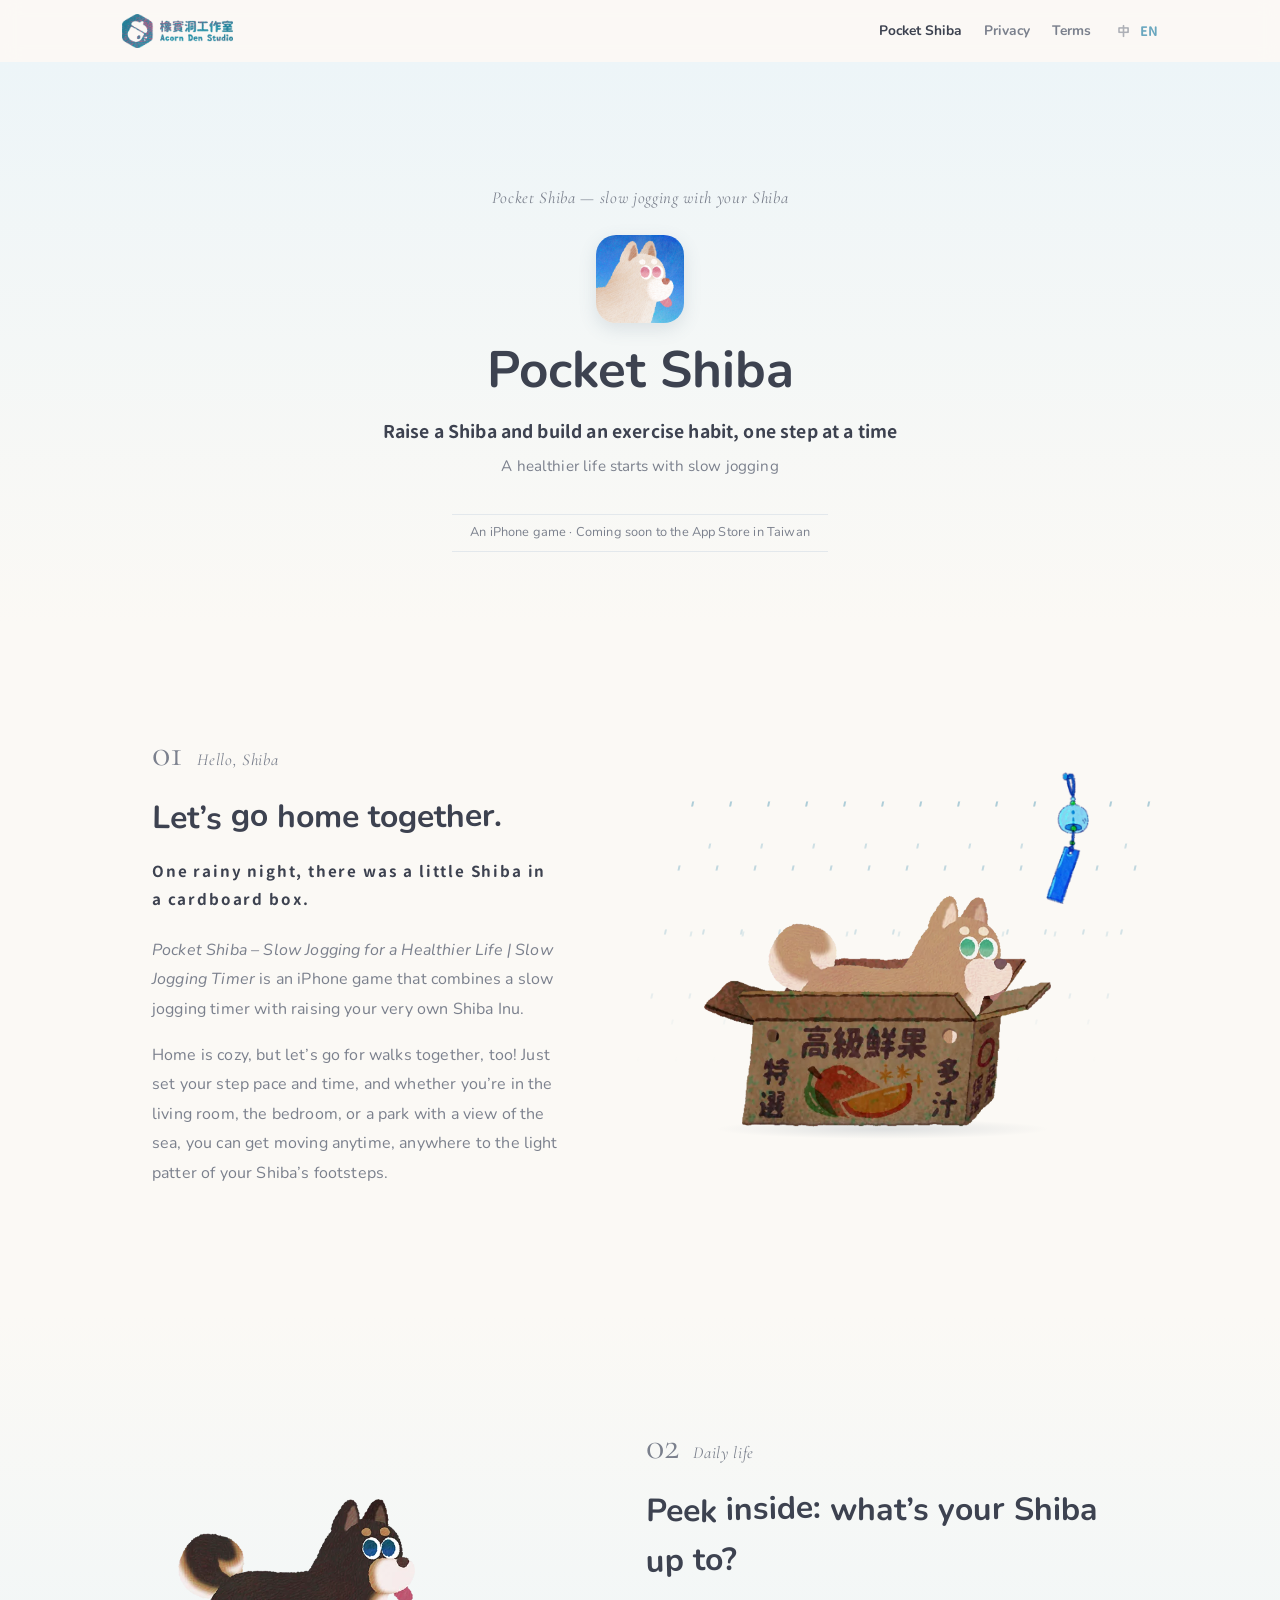
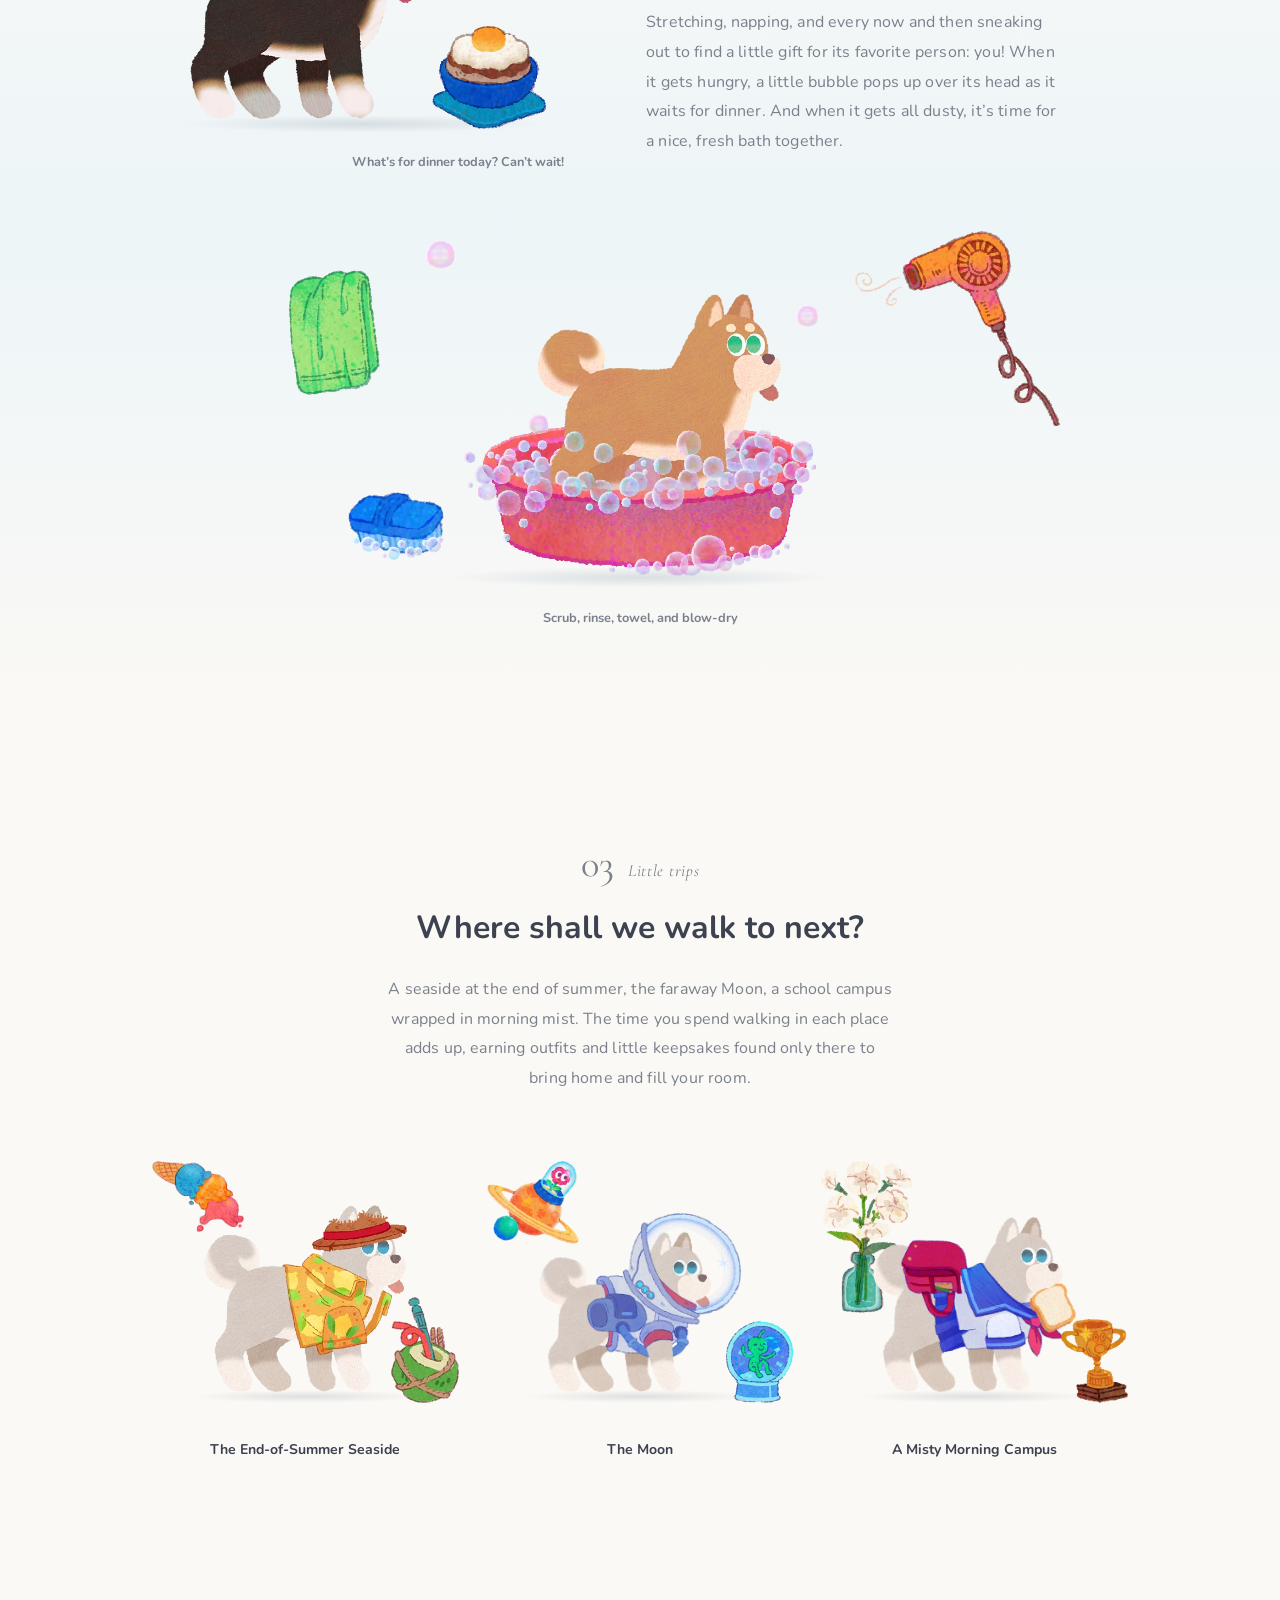
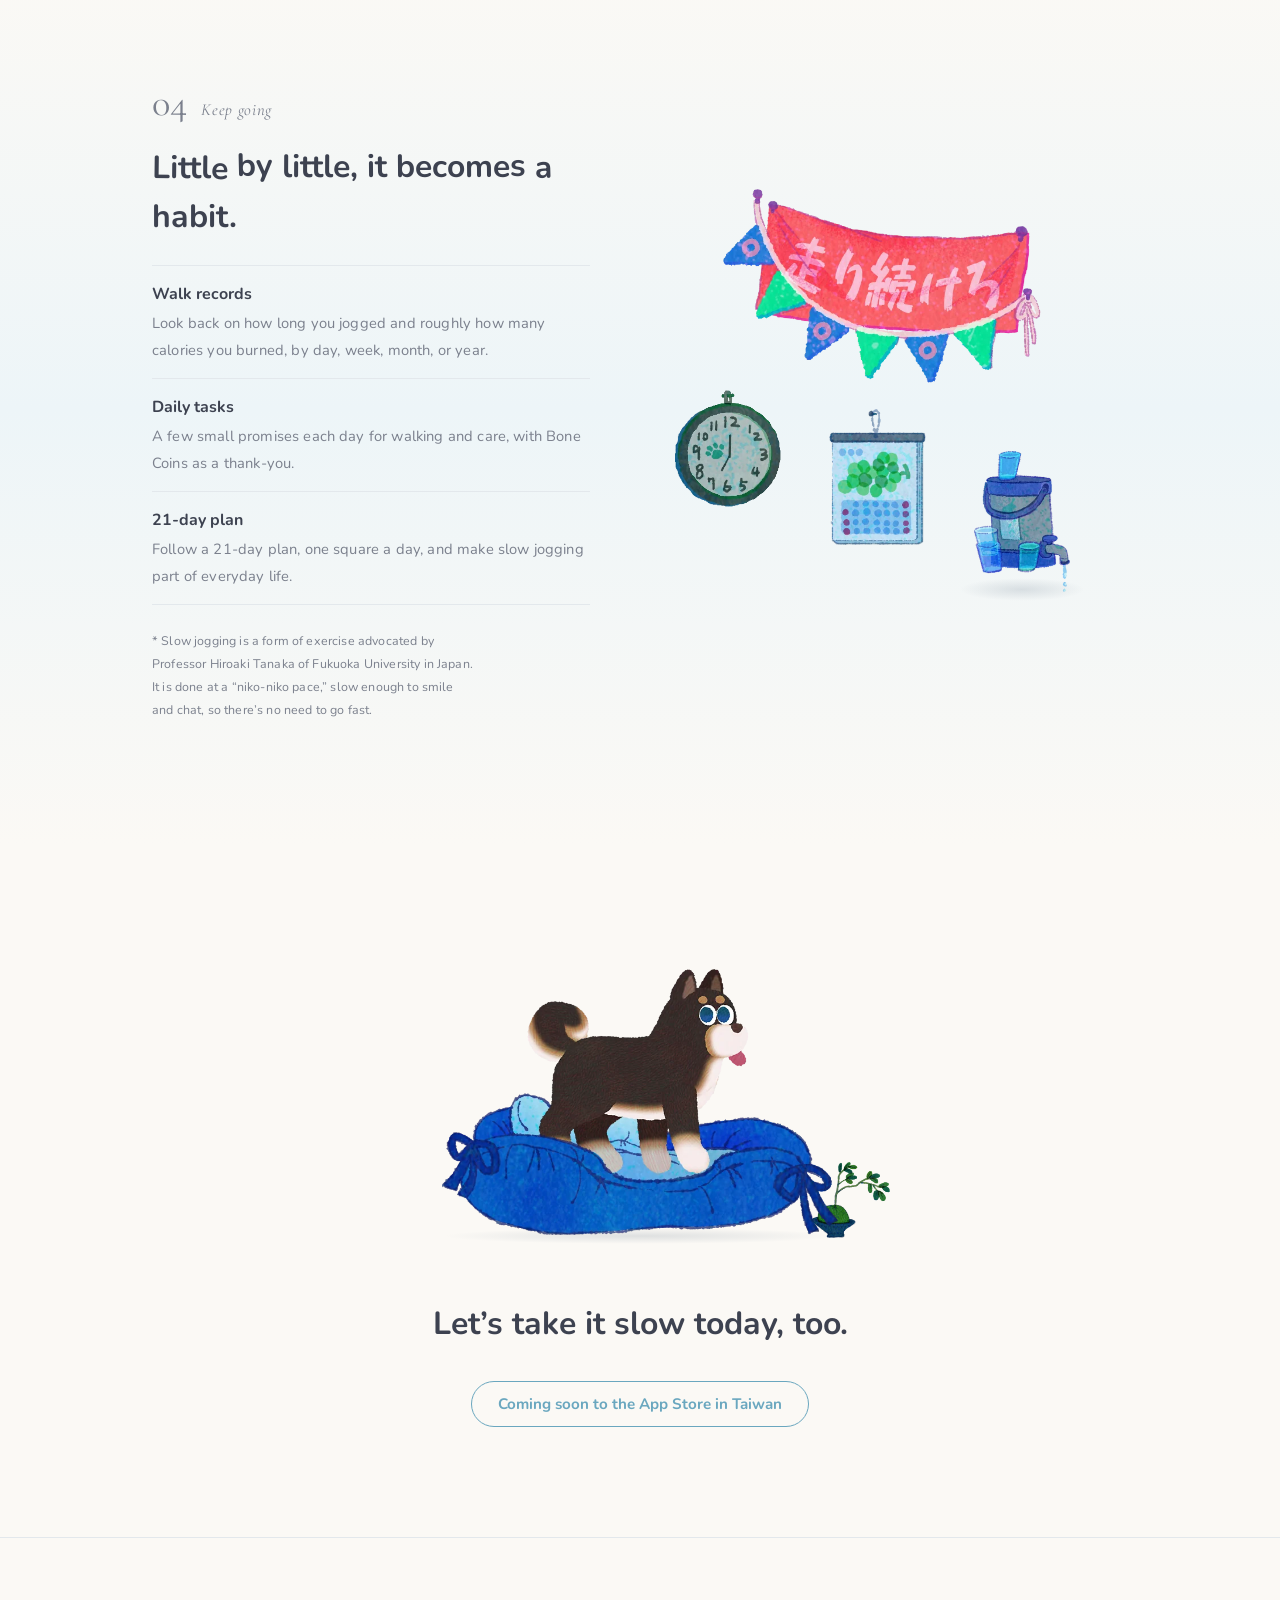
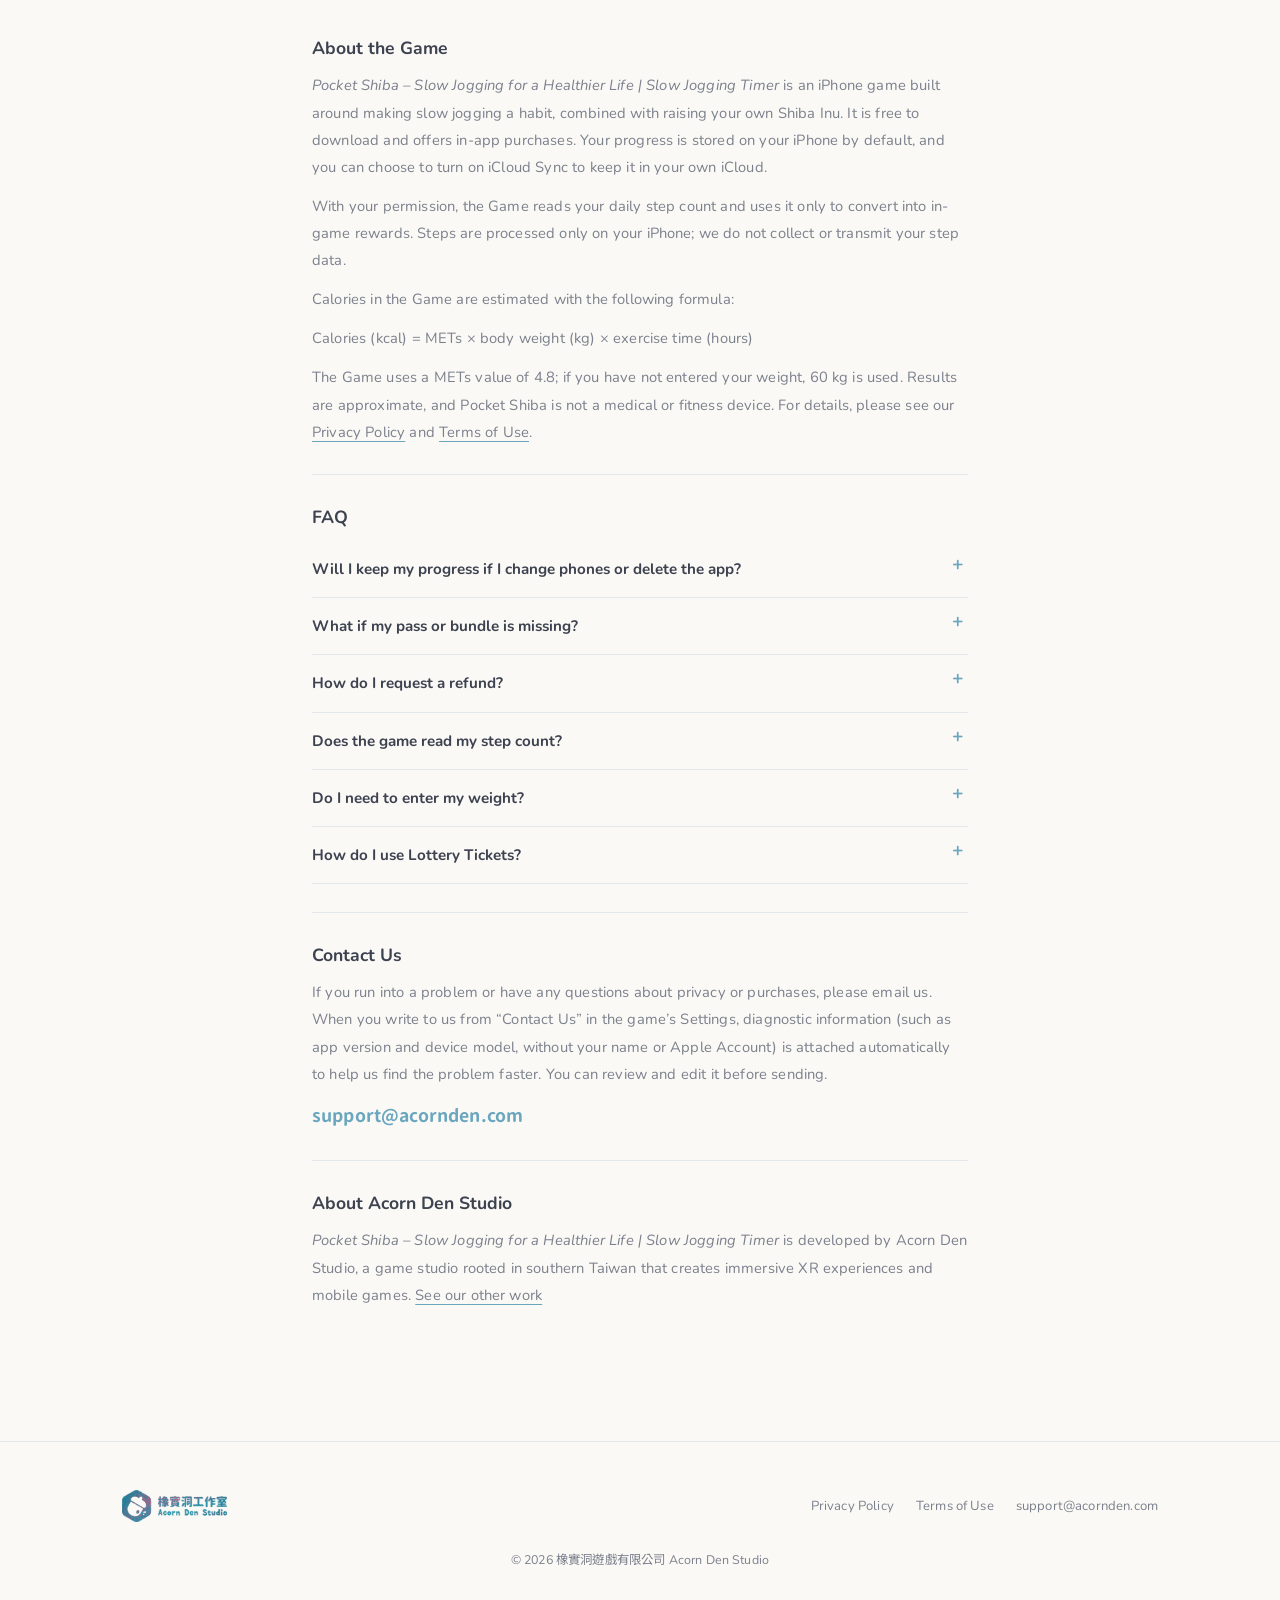
==== pocketshiba/index.html @ 2e2f6f33 "新增口袋柴犬的網站、隱私權政策之類的" ====
<!DOCTYPE html>
<html lang="zh-Hant" data-title-zh="口袋柴犬 Pocket Shiba｜以超慢跑開始的健康生活" data-title-en="Pocket Shiba | Slow Jogging for a Healthier Life">
<head>
<meta charset="UTF-8">
<meta name="viewport" content="width=device-width, initial-scale=1.0">
<title>口袋柴犬 Pocket Shiba｜以超慢跑開始的健康生活</title>
<meta name="description" content="口袋柴犬 Pocket Shiba：以超慢跑開始的健康生活。飼養柴犬，一步步養成運動習慣。Pocket Shiba: slow jogging for a healthier life. Raise a Shiba and build an exercise habit, one step at a time.">
<link rel="icon" type="image/png" href="../assets/favicon.png">
<link rel="apple-touch-icon" href="icon.png">
<link rel="preconnect" href="https://fonts.googleapis.com">
<link rel="preconnect" href="https://fonts.gstatic.com" crossorigin>
<link href="https://fonts.googleapis.com/css2?family=Nunito:wght@400;600;700&family=Noto+Sans+TC:wght@300;400;500&family=Cormorant+Garamond:ital,wght@1,400;1,500&display=swap" rel="stylesheet">
<link rel="stylesheet" href="style.css">
</head>
<body data-lang="zh">
<script src="lang.js"></script>

<nav>
  <div class="nav-inner">
    <a href="../" class="brand"><img src="../assets/logo_h_dark.png" alt="橡實洞工作室 Acorn Den Studio"></a>
    <div class="nav-r">
      <div class="nav-links">
        <a href="./" aria-current="page" class="hide-xs"><span class="zh">口袋柴犬</span><span class="en">Pocket Shiba</span></a>
        <a href="privacy.html"><span class="zh">隱私權政策</span><span class="en">Privacy</span></a>
        <a href="terms.html"><span class="zh">使用條款</span><span class="en">Terms</span></a>
      </div>
      <div class="lang">
        <button id="lang-zh" type="button" onclick="setLang('zh')">中</button>
        <button id="lang-en" type="button" onclick="setLang('en')">EN</button>
      </div>
    </div>
  </div>
</nav>

<main>

<header class="hero">
  <div class="wrap hero-inner">
    <p class="kicker latin">Pocket Shiba — slow jogging with your Shiba</p>
    <img class="logo" src="icon.png" alt="" width="88" height="88">
    <h1><span class="zh">口袋柴犬</span><span class="en">Pocket Shiba</span></h1>
    <p class="hero-sub"><span class="zh">飼養柴犬一步步養成運動習慣</span><span class="en">Raise a Shiba and build an exercise habit, one step at a time</span></p>
    <p class="hero-lead"><span class="zh">以超慢跑開始的健康生活</span><span class="en">A healthier life starts with slow jogging</span></p>
    <p class="hero-meta"><span class="zh">iPhone 遊戲・即將於臺灣 App Store 上架</span><span class="en">An iPhone game · Coming soon to the App Store in Taiwan</span></p>
  </div>
</header>

<!-- 01 簡介 -->
<section class="ch ch-1">
  <div class="wrap ch-grid">
    <div class="ch-text">
      <p class="ch-no"><span>01</span><span class="latin">Hello, Shiba</span></p>
      <h2><span class="zh">一起回家吧<small class="p">。</small></span><span class="en">Let’s go home together.</span></h2>
      <p class="h-sub"><span class="zh">下雨的夜裡，紙箱裡有一隻小柴犬。</span><span class="en">One rainy night, there was a little Shiba in a cardboard box.</span></p>
      <p class="zh">《口袋柴犬 Pocket Shiba - 以超慢跑開始的健康生活｜超慢跑計時器》是一款結合超慢跑計時器與柴犬養成的 iPhone 遊戲。</p>
      <p class="en"><i>Pocket Shiba – Slow Jogging for a Healthier Life | Slow Jogging Timer</i> is an iPhone game that combines a slow jogging timer with raising your very own Shiba Inu.</p>
      <p class="zh">在家好舒服呀，與狗狗一起去各種地方散步吧！只要設定好步頻與時間，無論是在客廳、臥室，還是能看得見海的公園，隨時隨地都能伴著狗狗輕快的腳步聲一起動起來。</p>
      <p class="en">Home is cozy, but let’s go for walks together, too! Just set your step pace and time, and whether you’re in the living room, the bedroom, or a park with a view of the sea, you can get moving anytime, anywhere to the light patter of your Shiba’s footsteps.</p>
    </div>
    <div class="scene scene-1" aria-hidden="true">
      <span class="rain"></span>
      <img class="obj o-chime" src="img/wind-chime.webp" alt="" width="98" height="300" loading="lazy">
      <div class="obj o-box">
        <img class="bx bx-back" src="img/box-back.webp" alt="" width="551" height="390">
        <img class="bx bx-dog" src="img/box-dog.webp" alt="" width="551" height="390">
        <img class="bx bx-front" src="img/box-front.webp" alt="" width="551" height="390">
      </div>
      <span class="floor f-box"></span>
    </div>
  </div>
</section>

<!-- 02 日常 -->
<section class="ch ch-2">
  <div class="wrap ch-grid rev">
    <div class="ch-text">
      <p class="ch-no"><span>02</span><span class="latin">Daily life</span></p>
      <h2><span class="zh"><span class="line">偷看一下<small class="p">，</small></span><span class="line l2"><em class="key">柴犬</em>在家裡做什麼呢<small class="p">？</small></span></span><span class="en">Peek inside: what’s your Shiba up to?</span></h2>
      <p class="zh">伸伸懶腰、睡睡午覺，偶爾偷溜出去撿禮物，送給最喜歡的你！肚子餓的時候，頭上會冒出小小的泡泡，眼巴巴地等著開飯；玩得灰撲撲的，就一起洗個香香的澡吧。</p>
      <p class="en">Stretching, napping, and every now and then sneaking out to find a little gift for its favorite person: you! When it gets hungry, a little bubble pops up over its head as it waits for dinner. And when it gets all dusty, it’s time for a nice, fresh bath together.</p>
    </div>
    <div class="scene scene-2" aria-hidden="true">
      <img class="obj o-dog" src="img/dog-black.webp" alt="" width="389" height="362" loading="lazy">
      <img class="obj o-bowl" src="img/bowl-rice.webp" alt="" width="210" height="190" loading="lazy">
      <span class="floor f-dog"></span>
      <p class="cap c-dog"><span class="zh">今天吃什麼呢？好期待！</span><span class="en">What’s for dinner today? Can’t wait!</span></p>
    </div>
  </div>
  <div class="wrap">
    <div class="scene scene-bath" aria-hidden="true">
      <img class="obj o-towel" src="img/towel.webp" alt="" width="142" height="194" loading="lazy">
      <img class="obj o-brush" src="img/brush.webp" alt="" width="150" height="104" loading="lazy">
      <img class="obj o-bub1 bub" src="img/bubble.webp" alt="" width="50" height="51" loading="lazy">
      <img class="obj o-bub2 bub" src="img/bubble.webp" alt="" width="50" height="51" loading="lazy">
      <img class="obj o-bath" src="img/bath-dog.webp" alt="" width="562" height="451" loading="lazy">
      <img class="obj o-dryer" src="img/dryer.webp" alt="" width="360" height="342" loading="lazy">
      <span class="floor f-bath"></span>
      <p class="cap c-bath"><span class="zh">刷一刷、沖一沖、擦乾、吹乾</span><span class="en">Scrub, rinse, towel, and blow-dry</span></p>
    </div>
  </div>
</section>

<!-- 03 旅行 -->
<section class="ch ch-3">
  <div class="wrap">
    <div class="ch-text center">
      <p class="ch-no"><span>03</span><span class="latin">Little trips</span></p>
      <h2 class="calm" data-speed="0.8"><span class="zh"><span class="line">這次<small class="p">，</small>要和狗狗</span><span class="line">去哪裡散步呢<small class="p">？</small></span></span><span class="en">Where shall we walk to next?</span></h2>
      <p class="zh">夏天尾聲的海邊、遙遠的月球、晨霧籠罩的清晨校園。在每個地方散步的時間都會累積起來，換到當地限定的服裝和小物，帶回家慢慢擺滿你們的房間。</p>
      <p class="en">A seaside at the end of summer, the faraway Moon, a school campus wrapped in morning mist. The time you spend walking in each place adds up, earning outfits and little keepsakes found only there to bring home and fill your room.</p>
    </div>
    <div class="trips">
      <figure class="trip">
        <div class="scene scene-trip" aria-hidden="true">
          <img class="obj t-a" src="img/icecream.webp" alt="" width="215" height="166" loading="lazy">
          <img class="obj t-dog" src="img/dog-beach.webp" alt="" width="367" height="340" loading="lazy">
          <img class="obj t-b" src="img/coconut.webp" alt="" width="103" height="163" loading="lazy">
          <span class="floor f-trip"></span>
        </div>
        <figcaption><span class="zh">夏日結束的海邊</span><span class="en">The End-of-Summer Seaside</span></figcaption>
      </figure>
      <figure class="trip">
        <div class="scene scene-trip" aria-hidden="true">
          <img class="obj t-a" src="img/saturn.webp" alt="" width="273" height="248" loading="lazy">
          <img class="obj t-dog" src="img/dog-moon.webp" alt="" width="428" height="380" loading="lazy">
          <img class="obj t-b" src="img/snowglobe.webp" alt="" width="218" height="265" loading="lazy">
          <span class="floor f-trip"></span>
        </div>
        <figcaption><span class="zh">月球</span><span class="en">The Moon</span></figcaption>
      </figure>
      <figure class="trip">
        <div class="scene scene-trip" aria-hidden="true">
          <img class="obj t-a" src="img/flowers.webp" alt="" width="157" height="260" loading="lazy">
          <img class="obj t-dog" src="img/dog-school.webp" alt="" width="480" height="417" loading="lazy">
          <img class="obj t-b" src="img/trophy.webp" alt="" width="165" height="207" loading="lazy">
          <span class="floor f-trip"></span>
        </div>
        <figcaption><span class="zh">晨霧籠罩的清晨校園</span><span class="en">A Misty Morning Campus</span></figcaption>
      </figure>
    </div>
  </div>
</section>

<!-- 04 運動 -->
<section class="ch ch-4">
  <div class="wrap ch-grid">
    <div class="ch-text">
      <p class="ch-no"><span>04</span><span class="latin">Keep going</span></p>
      <h2><span class="zh"><span class="line">一點一點<small class="p">，</small></span><span class="line l2">變成習慣<small class="p">。</small></span></span><span class="en">Little by little, it becomes a habit.</span></h2>
      <dl class="habits">
        <div><dt><span class="zh">散步紀錄</span><span class="en">Walk records</span></dt><dd><span class="zh">跑了多久、大約消耗多少卡路里，都能以日、週、月、年回頭看看。</span><span class="en">Look back on how long you jogged and roughly how many calories you burned, by day, week, month, or year.</span></dd></div>
        <div><dt><span class="zh">每日任務</span><span class="en">Daily tasks</span></dt><dd><span class="zh">每天幾個散步和照顧的小約定，完成就能收到骨頭幣當作謝禮。</span><span class="en">A few small promises each day for walking and care, with Bone Coins as a thank-you.</span></dd></div>
        <div><dt><span class="zh">21 天課程</span><span class="en">21-day plan</span></dt><dd><span class="zh">跟著 21 天的課表，一天一格，把超慢跑變成日常。</span><span class="en">Follow a 21-day plan, one square a day, and make slow jogging part of everyday life.</span></dd></div>
      </dl>
      <p class="note zh">※ 超慢跑是日本福岡大學田中宏曉教授所提倡的運動，以能笑著聊天的「微笑配速（ニコニコペース）」進行，不必跑得快。</p>
      <p class="note en">* Slow jogging is a form of exercise advocated by Professor Hiroaki Tanaka of Fukuoka University in Japan. It is done at a “niko-niko pace,” slow enough to smile and chat, so there’s no need to go fast.</p>
    </div>
    <div class="scene scene-4" aria-hidden="true">
      <img class="obj o-banner" src="img/banner-run.webp" alt="" width="543" height="331" loading="lazy">
      <img class="obj o-clock" src="img/clock.webp" alt="" width="198" height="218" loading="lazy">
      <img class="obj o-cal" src="img/fruit-calendar.webp" alt="" width="184" height="260" loading="lazy">
      <img class="obj o-bottle" src="img/bottle.webp" alt="" width="191" height="280" loading="lazy">
      <span class="floor f-bottle"></span>
    </div>
  </div>
</section>

<!-- 05 收尾 -->
<section class="ch ch-5">
  <div class="wrap center">
    <div class="scene scene-5" aria-hidden="true">
      <img class="obj o-moss" src="img/moss-ball.webp" alt="" width="300" height="291" loading="lazy">
      <img class="obj o-sofa" src="img/sofa-dog.webp" alt="" width="697" height="469" loading="lazy">
      <span class="floor f-sofa"></span>
    </div>
    <h2 class="calm"><span class="zh">今天也一起<small class="p">，</small>慢慢跑吧<small class="p">。</small></span><span class="en">Let’s take it slow today, too.</span></h2>
    <p class="cta"><span class="zh">即將於臺灣 App Store 上架</span><span class="en">Coming soon to the App Store in Taiwan</span></p>
  </div>
</section>

<section class="info" id="support">
  <div class="wrap narrow">
    <div class="info-block">
      <h2><span class="zh">使用說明</span><span class="en">About the Game</span></h2>
      <p class="zh">《口袋柴犬 Pocket Shiba - 以超慢跑開始的健康生活｜超慢跑計時器》是一款以養成超慢跑習慣為核心、結合柴犬養成玩法的 iPhone 遊戲，可免費下載，遊戲內提供 App 內購買項目。遊戲進度預設儲存在您的手機上，您也可以自行選擇是否開啟 iCloud 同步，將進度保存在您本人的 iCloud。</p>
      <p class="en"><i>Pocket Shiba – Slow Jogging for a Healthier Life | Slow Jogging Timer</i> is an iPhone game built around making slow jogging a habit, combined with raising your own Shiba Inu. It is free to download and offers in-app purchases. Your progress is stored on your iPhone by default, and you can choose to turn on iCloud Sync to keep it in your own iCloud.</p>
      <p class="zh">經您同意後，本遊戲會讀取您的每日步數，僅用於換算成遊戲獎勵，不作其他用途。步數只在您的手機上處理，我們不會蒐集，也不會傳送您的步數資訊。</p>
      <p class="en">With your permission, the Game reads your daily step count and uses it only to convert into in-game rewards. Steps are processed only on your iPhone; we do not collect or transmit your step data.</p>
      <p class="zh">遊戲中的卡路里依下列公式推估：</p>
      <p class="en">Calories in the Game are estimated with the following formula:</p>
      <p class="formula zh">消耗熱量（大卡）＝ 代謝當量（METs）× 體重（公斤）× 運動時間（小時）</p>
      <p class="formula en">Calories (kcal) = METs × body weight (kg) × exercise time (hours)</p>
      <p class="zh">本遊戲以 METs 4.8 計算；未填寫體重時，以 60 公斤估算。計算結果僅為近似值，本遊戲並非醫療或健身器材。詳細內容請參閱<a href="privacy.html">隱私權政策</a>與<a href="terms.html">使用條款</a>。</p>
      <p class="en">The Game uses a METs value of 4.8; if you have not entered your weight, 60 kg is used. Results are approximate, and Pocket Shiba is not a medical or fitness device. For details, please see our <a href="privacy.html">Privacy Policy</a> and <a href="terms.html">Terms of Use</a>.</p>
    </div>
    <div class="info-block faq">
      <h2><span class="zh">常見問題</span><span class="en">FAQ</span></h2>
      <details>
        <summary><span class="zh">更換手機或刪除 App 後，遊戲進度還會在嗎？</span><span class="en">Will I keep my progress if I change phones or delete the app?</span></summary>
        <div class="ans">
        <p class="zh">請先在遊戲的「設定」中開啟「iCloud 同步」（手機需登入 iCloud），進度就會同步一份到你本人的 iCloud，更換手機或重新安裝後都能找回。若未開啟，進度只會儲存在目前的手機上，刪除 App 後將無法復原。</p>
  <p class="en">Turn on “iCloud Sync” in the game’s Settings (your iPhone must be signed in to iCloud), and your progress will be synced to your own iCloud so you can recover it on a new phone or after reinstalling. If it is off, your progress is stored only on your current phone and cannot be recovered after the app is deleted.</p>
        </div>
      </details>
      <details>
        <summary><span class="zh">購買的通行證或禮包不見了，該怎麼辦？</span><span class="en">What if my pass or bundle is missing?</span></summary>
        <div class="ans">
        <p class="zh">請在「設定」中點選「還原購買」，即可找回地圖通行證與禮包中的限定道具。骨頭幣與消耗品使用後即消失，Apple 不提供還原，須透過 iCloud 同步保存。若仍無法找回，請來信與我們聯繫。</p>
  <p class="en">Tap “Restore Purchases” in Settings to recover map passes and exclusive items from bundles. Bone Coins and consumables are used up once spent and cannot be restored by Apple; they can only be kept through iCloud Sync. If something is still missing, please contact us.</p>
        </div>
      </details>
      <details>
        <summary><span class="zh">如何申請退款？</span><span class="en">How do I request a refund?</span></summary>
        <div class="ans">
        <p class="zh">App 內購買的付款與退款皆由 Apple 處理，我們無法直接辦理退款。申請方式如下：</p>
  <ol class="zh">
    <li>前往 Apple 的<a href="https://reportaproblem.apple.com/" target="_blank" rel="noopener">回報問題</a>網站，並登入你的 Apple 帳號。</li>
    <li>選擇「申請退款」及原因，再勾選該筆購買。</li>
    <li>送出申請後，Apple 將通知審核結果。</li>
  </ol>
  <p class="zh">退款完成後，該次購買取得的內容將被收回，詳細規則請參閱<a href="terms.html#refund">使用條款</a>。</p>
  <p class="en">Payments and refunds for in-app purchases are handled by Apple, so we cannot issue refunds directly. To request one:</p>
  <ol class="en">
    <li>Go to Apple’s <a href="https://reportaproblem.apple.com/" target="_blank" rel="noopener">Report a Problem</a> site and sign in with your Apple Account.</li>
    <li>Choose “Request a refund” and a reason, then select the purchase.</li>
    <li>Submit your request, and Apple will notify you of the result.</li>
  </ol>
  <p class="en">Once a refund is issued, the content from that purchase will be taken back. See our <a href="terms.html#refund-en">Terms of Use</a> for details.</p>
        </div>
      </details>
      <details>
        <summary><span class="zh">遊戲會讀取我的步數嗎？</span><span class="en">Does the game read my step count?</span></summary>
        <div class="ans">
        <p class="zh">經你同意後，遊戲會讀取每日步數並換算為遊戲獎勵。步數只在你的手機上處理，不會傳送出去。你可以隨時在 iPhone 的「設定」→「隱私權與安全性」→「動作與健身」中關閉此權限。</p>
  <p class="en">With your permission, the game reads your daily step count and converts it into in-game rewards. Steps are processed only on your phone and are never sent anywhere. You can turn this off at any time in iPhone Settings → Privacy &amp; Security → Motion &amp; Fitness.</p>
        </div>
      </details>
      <details>
        <summary><span class="zh">一定要填寫體重嗎？</span><span class="en">Do I need to enter my weight?</span></summary>
        <div class="ans">
        <p class="zh">不需要。體重為選填，僅用於將散步時間換算為卡路里；未填寫時，卡路里會以預設值估算。填寫的體重會隨遊戲進度儲存在你的手機（及你的 iCloud），不會傳送給我們，也可以隨時在紀錄頁清除。</p>
  <p class="en">No. Weight is optional and is used only to estimate calories from walk time; if you leave it blank, a default value is used. Your weight is saved with your progress on your phone (and in your iCloud), is never sent to us, and can be cleared at any time on the Records page.</p>
        </div>
      </details>
      <details>
        <summary><span class="zh">抽獎券要如何使用？</span><span class="en">How do I use Lottery Tickets?</span></summary>
        <div class="ans">
        <p class="zh">抽獎功能目前仍在準備中，你現在取得的抽獎券與碎片都會保留。抽獎券只能透過遊戲免費取得，無法以金錢購買。</p>
  <p class="en">The lottery feature is still in preparation, and any Lottery Tickets and fragments you collect now will be kept. Lottery Tickets can only be earned for free through gameplay and cannot be bought with money.</p>
        </div>
      </details>
    </div>
    <div class="info-block">
      <h2><span class="zh">聯絡我們</span><span class="en">Contact Us</span></h2>
      <p class="zh">使用上遇到問題，或對隱私權與購買有任何疑問，歡迎來信與我們聯繫。從遊戲的「設定」點選「聯絡我們」寄信時，信件會自動附上診斷資訊（App 版本、機型等，不含姓名與 Apple 帳號），協助我們更快找出問題；寄出前，你可以檢視並修改內容。</p>
  <p class="en">If you run into a problem or have any questions about privacy or purchases, please email us. When you write to us from “Contact Us” in the game’s Settings, diagnostic information (such as app version and device model, without your name or Apple Account) is attached automatically to help us find the problem faster. You can review and edit it before sending.</p>
  <p class="mail-line"><a href="mailto:support@acornden.com">support@acornden.com</a></p>
    </div>
    <div class="info-block">
      <h2><span class="zh">關於橡實洞工作室</span><span class="en">About Acorn Den Studio</span></h2>
      <p class="zh">《口袋柴犬 Pocket Shiba - 以超慢跑開始的健康生活｜超慢跑計時器》由橡實洞工作室開發。我們是紮根於南臺灣的遊戲團隊，創作 XR 沉浸式體驗與行動遊戲。<a href="../">瀏覽我們的其他作品</a></p>
  <p class="en"><i>Pocket Shiba – Slow Jogging for a Healthier Life | Slow Jogging Timer</i> is developed by Acorn Den Studio, a game studio rooted in southern Taiwan that creates immersive XR experiences and mobile games. <a href="../">See our other work</a></p>
    </div>
  </div>
</section>

</main>

<footer>
  <div class="foot">
    <a href="../"><img src="../assets/logo_h_dark.png" alt="橡實洞工作室 Acorn Den Studio"></a>
    <div class="links">
      <a href="privacy.html"><span class="zh">隱私權政策</span><span class="en">Privacy Policy</span></a>
      <a href="terms.html"><span class="zh">使用條款</span><span class="en">Terms of Use</span></a>
      <a href="mailto:support@acornden.com">support@acornden.com</a>
    </div>
    <div class="copy">© 2026 橡實洞遊戲有限公司 Acorn Den Studio</div>
  </div>
</footer>

<script src="motion.js" defer></script>
</body>
</html>
---- pocketshiba/style.css ----
/* 口袋柴犬頁面：日系生活雜誌的透明感——近白的底、淡淡的天空藍，小物件點綴在留白裡；標題用遊戲的源泉圓體 */
@font-face{font-family:"PocketShibaRounded";src:url("fonts/gensen-rounded-b.woff2") format("woff2");font-weight:700;font-display:swap}
@font-face{font-family:"PocketShibaRounded";src:url("fonts/gensen-rounded-h.woff2") format("woff2");font-weight:900;font-display:swap}
:root{
  --paper:#FBF9F5;
  --mist:#EDF5F8;
  --ink:#3D4250;
  --ink-soft:#7B808D;
  --accent:#6AA7BF;
  --warm:#D9A877;
  --line:#E3E8EC;
  --round:"PocketShibaRounded","Noto Sans TC",sans-serif;
  --body:"Noto Sans TC",sans-serif;
  --latin:"Cormorant Garamond",serif;
}
*{margin:0;padding:0;box-sizing:border-box}
html{scroll-behavior:smooth;-webkit-text-size-adjust:100%}
body{font-family:var(--body);font-weight:400;background:var(--paper);color:var(--ink);line-height:2;letter-spacing:.06em;-webkit-font-smoothing:antialiased;overflow-x:hidden}
::selection{background:var(--accent);color:#fff}
a{color:inherit;text-decoration:underline;text-decoration-color:var(--accent);text-underline-offset:4px;text-decoration-thickness:1px}
a:hover{color:var(--accent)}
:focus-visible{outline:2px solid var(--accent);outline-offset:3px;border-radius:4px}
h1,h2,h3{font-family:var(--round);font-weight:700;line-height:1.6}
img{max-width:100%;height:auto;display:block}
figure{margin:0}
.latin{font-family:var(--latin);font-style:italic;letter-spacing:.04em}

/* 中英切換（同官網首頁） */
body[data-lang="en"] .zh{display:none!important}
body[data-lang="zh"] .en{display:none!important}
body[data-lang="en"]{font-family:"Nunito",var(--body);letter-spacing:.01em;line-height:1.85}
body[data-lang="en"] h1,body[data-lang="en"] h2,body[data-lang="en"] h3,body[data-lang="en"] dt,body[data-lang="en"] .cap,body[data-lang="en"] figcaption,body[data-lang="en"] .cta,body[data-lang="en"] .faq summary,body[data-lang="en"] .nav-links a,body[data-lang="en"] .doc-head .label{font-family:"Nunito",var(--round);font-weight:700;letter-spacing:0}

/* NAV：淡、透 */
nav{position:sticky;top:0;z-index:100;background:rgba(251,249,245,.86);backdrop-filter:blur(10px);-webkit-backdrop-filter:blur(10px)}
.nav-inner{max-width:1100px;margin:0 auto;padding:14px 32px;display:flex;align-items:center;justify-content:space-between;gap:16px}
.brand img{height:34px;width:auto;display:block}
.nav-r{display:flex;align-items:center;gap:26px}
.nav-links{display:flex;gap:22px}
.nav-links a{font-family:var(--round);font-size:.86rem;letter-spacing:.1em;text-decoration:none;white-space:nowrap;color:var(--ink-soft)}
.nav-links a:hover,.nav-links a[aria-current="page"]{color:var(--ink)}
.lang{display:flex;gap:10px;font-family:var(--round);font-size:.82rem}
.lang button{background:none;border:none;cursor:pointer;color:var(--ink-soft);opacity:.6;font:inherit;padding:0}
.lang button.on{opacity:1;color:var(--accent)}

.wrap{max-width:1040px;margin:0 auto;padding:0 32px}
.center{text-align:center}

/* 封面：只有字，像雜誌的扉頁 */
.hero{padding:120px 0 72px;text-align:center;background:linear-gradient(180deg,var(--mist) 0%,var(--paper) 100%)}
.kicker{color:var(--ink-soft);font-size:1.05rem}
.hero h1{font-weight:900;font-size:3.6rem;letter-spacing:.14em;margin-top:14px;line-height:1.3}
body[data-lang="en"] .hero h1{font-size:3.2rem}
.hero-sub{font-family:var(--round);font-size:1.1rem;color:var(--ink);margin-top:12px}
.hero-lead{color:var(--ink-soft);margin-top:4px;font-size:.95rem}
.hero-meta{display:inline-block;margin-top:34px;font-size:.8rem;color:var(--ink-soft);border-top:1px solid var(--line);border-bottom:1px solid var(--line);padding:6px 18px}

/* 章節 */
.ch{padding:110px 0}
.ch-2,.ch-4{background:linear-gradient(180deg,var(--paper) 0%,var(--mist) 50%,var(--paper) 100%)}
.ch-grid{display:grid;grid-template-columns:minmax(0,1fr) minmax(0,1.1fr);gap:56px;align-items:center}
.ch-grid.rev .ch-text{order:2}
.ch-no{display:flex;align-items:baseline;gap:14px;color:var(--accent);margin-bottom:18px}
.ch-no span:first-child{font-family:var(--latin);font-size:2.4rem;line-height:1}
.ch-no .latin{font-size:1.05rem;color:var(--ink-soft)}
.center .ch-no{justify-content:center}
.ch h2{font-size:2rem;letter-spacing:.12em;margin-bottom:22px}
.ch-text p{color:var(--ink-soft);margin-bottom:1em;max-width:26em}
.ch-text.center p{margin-left:auto;margin-right:auto;max-width:32em}
.note{font-size:.78rem;margin-top:24px}

/* 場景：物件散在留白裡，底下一圈淡影 */
.scene{position:relative;width:100%}
.obj{position:absolute;height:auto}
.floor{position:absolute;height:5%;border-radius:50%;background:radial-gradient(ellipse at center,rgba(90,110,130,.18) 0%,rgba(90,110,130,0) 70%)}
.cap{position:absolute;font-family:var(--round);font-size:.8rem;color:var(--ink-soft);letter-spacing:.12em}

.scene-1{aspect-ratio:1/.82}
.o-box{width:72%;left:12%;bottom:10%}
.o-chime{width:9%;right:8%;top:0}
.f-box{width:70%;left:14%;bottom:7%}
.rain{position:absolute;inset:0 0 25% 0;opacity:.55;
  background-image:repeating-linear-gradient(105deg,transparent 0 46px,rgba(106,167,191,.35) 46px 47px,transparent 47px 92px);
  -webkit-mask-image:linear-gradient(180deg,#000 0%,transparent 90%);mask-image:linear-gradient(180deg,#000 0%,transparent 90%)}

.scene-2{aspect-ratio:1/.8}
.o-dog{width:54%;left:6%;bottom:16%}
.o-bowl{width:26%;left:64%;bottom:13%}
.f-dog{width:84%;left:6%;bottom:12%}
.c-dog{right:6%;bottom:0}

.scene-bath{aspect-ratio:1/.42;margin-top:40px}
.o-bath{width:36%;left:32%;bottom:12%}
.o-dryer{width:21%;left:72%;top:4%}
.o-towel{width:9%;left:14%;top:14%;transform:rotate(-8deg)}
.o-brush{width:10%;left:20%;bottom:16%;transform:rotate(10deg)}
.o-bub1{width:3%;left:28%;top:6%}
.o-bub2{width:2.2%;left:66%;top:22%}
.f-bath{width:40%;left:30%;bottom:9%}
.c-bath{left:0;right:0;text-align:center;bottom:-6px}

.trips{display:grid;grid-template-columns:repeat(3,1fr);gap:28px;margin-top:56px}
.scene-trip{aspect-ratio:1/.9}
.t-dog{width:66%;left:17%;bottom:12%;z-index:1}
.t-a{width:30%;left:0;top:4%}
.t-b{width:22%;right:0;bottom:8%;z-index:2}
.f-trip{width:76%;left:12%;bottom:8%}
.trip figcaption{text-align:center;font-family:var(--round);font-size:.88rem;color:var(--ink);margin-top:12px;letter-spacing:.12em}

.habits{margin-top:8px}
.habits div{padding:14px 0;border-top:1px solid var(--line)}
.habits div:last-child{border-bottom:1px solid var(--line)}
.habits dt{font-family:var(--round);font-weight:700;font-size:1rem;color:var(--ink)}
.habits dd{color:var(--ink-soft);font-size:.92rem}

.scene-4{aspect-ratio:1/.95}
.o-banner{width:66%;left:16%;top:2%}
.o-clock{width:22%;left:6%;top:46%}
.o-cal{width:20%;left:38%;top:50%}
.o-bottle{width:20%;left:68%;bottom:10%}
.f-bottle{width:26%;left:65%;bottom:8%}

.scene-5{aspect-ratio:1/.6;max-width:520px;margin:0 auto 32px}
.o-sofa{width:76%;left:12%;bottom:10%}
.o-moss{width:15%;right:2%;bottom:9%}
.f-sofa{width:76%;left:12%;bottom:7%}
.ch-5 h2{letter-spacing:.16em}
.cta{display:inline-block;margin-top:10px;font-family:var(--round);font-size:.95rem;color:var(--accent);border:1px solid var(--accent);border-radius:100px;padding:8px 26px}

/* 資訊 */
.info{padding:96px 0 104px;border-top:1px solid var(--line)}
.wrap.narrow{max-width:720px}
.info-block{padding:28px 0;border-top:1px solid var(--line)}
.info-block:first-child{border-top:0;padding-top:0}
.info-block h2{font-size:1.1rem;letter-spacing:.14em;margin-bottom:10px}
.info-block p{color:var(--ink-soft);font-size:.92rem;margin-bottom:.8em}
.info-block p:last-child{margin-bottom:0}
.faq details{border-bottom:1px solid var(--line)}
.faq summary{cursor:pointer;list-style:none;font-family:var(--round);font-weight:700;padding:14px 32px 14px 0;position:relative;font-size:.95rem}
.faq summary::-webkit-details-marker{display:none}
.faq summary::after{content:"+";position:absolute;right:4px;top:12px;color:var(--accent);font-size:1.2rem;line-height:1.2}
.faq details[open] summary::after{content:"−"}
.faq .ans{padding:0 0 16px}
.faq ol{color:var(--ink-soft);font-size:.92rem;padding-left:1.4em;margin:.2em 0 .8em}
.mail-line{font-family:var(--round);font-weight:700;font-size:1.1rem!important;color:var(--accent)!important}
.mail-line a{text-decoration:none}

/* 條款與政策：同字體與顏色，單欄好讀 */
.doc-wrap{max-width:740px;margin:0 auto;padding:0 32px}
.doc-head{padding:72px 0 16px}
.doc-head .label{font-family:var(--latin);font-style:italic;font-size:1.05rem;color:var(--accent)}
.doc-head h1{font-size:1.9rem;letter-spacing:.12em;margin-top:4px}
body[data-lang="en"] .doc-head h1{letter-spacing:0}
.doc-head .sub{color:var(--ink-soft);margin-top:6px;font-size:.85rem}
.doc{padding-bottom:96px;font-size:.94rem}
.doc h2{font-size:1.12rem;letter-spacing:.1em;margin:2.8rem 0 .8rem;padding-top:1.2rem;border-top:1px solid var(--line)}
body[data-lang="en"] .doc h2{letter-spacing:0}
.doc p{margin-bottom:1em}
.doc ul,.doc ol{padding-left:1.4em;margin-bottom:1.1em}
.doc li{margin-bottom:.4em}
.doc li::marker{color:var(--accent)}
.doc .item{margin-bottom:1.1em}
.doc .item strong{font-weight:500;color:var(--ink)}

/* FOOTER */
footer{border-top:1px solid var(--line);padding:48px 0 40px;color:var(--ink-soft);font-size:.82rem}
.foot{max-width:1100px;margin:0 auto;padding:0 32px;display:flex;justify-content:space-between;align-items:center;flex-wrap:wrap;gap:20px}
.foot img{height:32px;width:auto;display:block}
.foot .links{display:flex;gap:22px;flex-wrap:wrap}
.foot .links a{text-decoration:none}
.foot .copy{width:100%;text-align:center;margin-top:6px;font-size:.78rem}

@media(max-width:820px){
  .nav-inner{padding:10px 16px;gap:10px}
  .brand img{height:28px}
  .nav-r{gap:12px}
  .nav-links{gap:12px}
  .nav-links a{font-size:.78rem;letter-spacing:.04em}
  .lang{gap:6px;font-size:.78rem}
  .wrap,.doc-wrap,.foot{padding-left:20px;padding-right:20px}
  .hero{padding:72px 0 48px}
  .hero h1{font-size:2.6rem}
  body[data-lang="en"] .hero h1{font-size:2.3rem}
  .ch{padding:72px 0}
  .ch-grid{grid-template-columns:1fr;gap:28px}
  .ch-grid.rev .ch-text{order:0}
  .ch h2{font-size:1.55rem}
  .scene-bath{aspect-ratio:1/.62}
  .o-bath{width:50%;left:25%}
  .o-dryer{width:28%;left:70%}
  .o-towel{width:13%;left:6%}
  .o-brush{width:15%;left:10%}
  .f-bath{width:54%;left:23%}
  .trips{grid-template-columns:1fr;gap:8px;max-width:270px;margin-left:auto;margin-right:auto}
  .info{padding:64px 0 72px}
  .doc-head{padding-top:48px}
  .doc-head h1{font-size:1.6rem}
}
@media(max-width:360px){.nav-links .hide-xs{display:none}}
@media(prefers-reduced-motion:reduce){html{scroll-behavior:auto}}

/* ===== 小小的動態：慢、小、不搶戲 ===== */
/* 字：大標逐字浮出 */
.js .char{display:inline-block;opacity:0;translate:0 .35em;filter:blur(3px);transition:opacity .8s ease,translate .9s cubic-bezier(.22,.8,.3,1),filter .8s ease;transition-delay:calc(var(--i)*55ms + 80ms)}
.js .in .char{opacity:1;translate:0 0;filter:none}
/* 段落與標籤隨後淡入 */
.js .hero .kicker,.js .hero .hero-sub,.js .hero .hero-lead,.js .hero .hero-meta,
.js .ch-text .ch-no,.js .ch-text > p,.js .ch-text .habits,.js .ch-5 .cta{opacity:0;translate:0 12px;transition:opacity 1s ease,translate 1.1s cubic-bezier(.22,.8,.3,1)}
.js .in .kicker{opacity:1;translate:0 0;transition-delay:.05s}
.js .in .hero-sub{opacity:1;translate:0 0;transition-delay:.6s}
.js .in .hero-lead{opacity:1;translate:0 0;transition-delay:.75s}
.js .in .hero-meta{opacity:1;translate:0 0;transition-delay:.95s}
.js .in .ch-no{opacity:1;translate:0 0}
.js .ch-text.in > p{opacity:1;translate:0 0;transition-delay:.55s}
.js .ch-text.in > p + p{transition-delay:.7s}
.js .ch-text.in .habits{opacity:1;translate:0 0;transition-delay:.6s}
.js .ch-5.in .cta{opacity:1;translate:0 0;transition-delay:1s}
/* 物件：依序輕輕「放到桌上」 */
.js .scene .obj:not(.bub),.js .scene .cap,.js .scene .floor{opacity:0;scale:.94;transition:opacity .9s ease,scale 1s cubic-bezier(.3,1.4,.5,1);transition-delay:calc(var(--k,0)*130ms + 150ms)}
.js .scene.in .obj,.js .scene.in .cap,.js .scene.in .floor{opacity:1;scale:1}
/* 摸一下會歪頭 */
.scene .obj{transition-property:opacity,scale,rotate;cursor:default}
.js .scene.in .obj:hover{rotate:-3deg;scale:1.04;transition-delay:0s;transition-duration:.4s}

/* 風鈴輕輕擺 */
.o-chime{transform-origin:50% 0;animation:sway 4.5s ease-in-out infinite}
@keyframes sway{0%,100%{transform:rotate(-4deg)}50%{transform:rotate(4deg)}}
/* 雨絲緩緩落下 */
.rain{animation:rain 6s linear infinite}
@keyframes rain{to{background-position:-24px 140px}}
/* 黑柴微微呼吸 */
.o-dog{transform-origin:50% 100%;animation:breathe 3.6s ease-in-out infinite}
@keyframes breathe{0%,100%{transform:scaleY(1)}50%{transform:scaleY(1.018)}}
/* 碗上的熱氣 */
.steam{position:absolute;left:69%;bottom:36%;width:14%;height:16%;display:flex;justify-content:space-between}
.steam i{display:block;width:2px;height:100%;border-radius:2px;background:linear-gradient(180deg,rgba(150,170,185,0) 0%,rgba(150,170,185,.55) 60%,rgba(150,170,185,0) 100%);opacity:0;animation:steam 3.4s ease-in-out infinite}
.steam i:nth-child(2){animation-delay:1.1s}
.steam i:nth-child(3){animation-delay:2.2s}
@keyframes steam{0%{opacity:0;transform:translateY(10px) scaleY(.6)}40%{opacity:1}100%{opacity:0;transform:translateY(-14px) scaleY(1.1) skewX(-8deg)}}
/* 泡泡往上飄 */
.bub{animation:bubble 5s ease-in-out infinite}
.o-bub2{animation-delay:2.4s}
@keyframes bubble{0%{opacity:0;transform:translateY(16px) scale(.7)}25%{opacity:1}100%{opacity:0;transform:translateY(-40px) scale(1.05)}}
/* 吹風機輕輕晃 */
.o-dryer{transform-origin:70% 40%;animation:wiggle 2.8s ease-in-out infinite}
@keyframes wiggle{0%,100%{transform:rotate(0)}50%{transform:rotate(-4deg)}}
/* 布條像被風吹著 */
.o-banner{transform-origin:50% 0;animation:flutter 5s ease-in-out infinite}
@keyframes flutter{0%,100%{transform:skewX(0) rotate(0)}50%{transform:skewX(-2deg) rotate(.8deg)}}
/* 旅行的柴犬錯開節奏輕輕踏步 */
.t-dog{animation:hop 3.2s ease-in-out infinite}
.trip:nth-child(2) .t-dog{animation-delay:.6s}
.trip:nth-child(3) .t-dog{animation-delay:1.2s}
@keyframes hop{0%,70%,100%{transform:translateY(0)}78%{transform:translateY(-6px)}86%{transform:translateY(0)}92%{transform:translateY(-3px)}}

@media(prefers-reduced-motion:reduce){
  .o-chime,.rain,.o-dog,.steam i,.bub,.o-dryer,.o-banner,.t-dog{animation:none}
  .steam{display:none}
  .js .char,.js .scene .obj,.js .scene .cap,.js .scene .floor,
  .js .hero .kicker,.js .hero .hero-sub,.js .hero .hero-lead,.js .hero .hero-meta,
  .js .ch-text .ch-no,.js .ch-text > p,.js .ch-text .habits,.js .ch-5 .cta{opacity:1;translate:none;scale:none;filter:none;transition:none}
}

/* 等開飯：和滑鼠碰到時同一個動作——很快歪過去、帶彈性回來（由 motion.js 輪流加上 .poke） */
.js .scene.in .obj.poke{rotate:-3deg;scale:1.04;transition-delay:0s;transition-duration:.4s}

/* 標題：一點點不整齊、有輕重、第二行錯開 */
.ch h2 .line{display:block}
.ch h2 .l2{padding-left:1.4em}
.ch-text.center h2 .l2{padding-left:0;margin-left:1.4em}
.ch h2 .key{font-style:normal;font-size:1.16em;color:var(--ink)}
.ch h2 .p{font-size:.7em;color:var(--ink-soft)}
.ch h2 .p .char{vertical-align:.18em}
.js .in .char{translate:0 var(--jy,0);rotate:var(--jr,0deg)}
.hero h1 .char{--jy:0px!important}
.h-sub{font-family:var(--round);font-size:.95rem;color:var(--ink)!important;letter-spacing:.12em;margin-top:-6px;margin-bottom:1.4em!important}
@media(prefers-reduced-motion:reduce){.js .char{translate:0 var(--jy,0);rotate:var(--jr,0deg)}}

/* ===== 第二輪節奏調整 ===== */
/* 逐字的時間由 motion.js 依標點計算（--d），段落等標題寫完（--after）才出現 */
.js .char{transition-delay:calc(var(--d,0ms) + 80ms)}
.js .ch-text.in > p{transition-delay:var(--after,.55s)}
.js .ch-text.in > p + p{transition-delay:calc(var(--after,.55s) + 160ms)}
.js .ch-text.in > p + p + p{transition-delay:calc(var(--after,.55s) + 320ms)}
.js .ch-text.in .habits{transition-delay:calc(var(--after,.6s) + 120ms)}
.js .in .hero-sub{transition-delay:var(--after,.6s)}
.js .in .hero-lead{transition-delay:calc(var(--after,.75s) + 150ms)}
.js .in .hero-meta{transition-delay:calc(var(--after,.95s) + 350ms)}
.js .ch-5.in .cta{transition-delay:calc(var(--after,1s) + 200ms)}
/* 狗：不再呼吸，被「碰」時只輕輕點一下頭（以腳為支點） */
.o-dog{animation:none;transform-origin:50% 100%}
.js .scene.in .o-dog.poke{rotate:-1.2deg;scale:1.012}
/* 旅行的柴犬不跳 */
.t-dog{animation:none}
/* 大隻的柴犬不對滑鼠歪頭；狗床上的柴犬很慢地呼吸 */
.js .scene.in .o-box:hover,.js .scene.in .o-bath:hover,.js .scene.in .t-dog:hover,.js .scene.in .o-sofa:hover{rotate:0deg;scale:1}
.o-sofa{transform-origin:50% 100%;animation:rest 4.8s ease-in-out infinite}
@keyframes rest{0%,100%{transform:scaleY(1)}50%{transform:scaleY(1.012)}}
@media(prefers-reduced-motion:reduce){.o-sofa{animation:none}}

/* ===== 第三輪 ===== */
/* 封面：標題前的 App 圖示 */
.hero .logo{width:88px;height:88px;border-radius:20px;margin:22px auto 0;box-shadow:0 6px 18px rgba(90,110,130,.16)}
.js .hero .logo{opacity:0;scale:.9;transition:opacity .9s ease,scale 1s cubic-bezier(.3,1.4,.5,1)}
.js .hero.in .logo{opacity:1;scale:1}

/* 雨：細小、短，明顯在落下，速度快一些 */
.rain{inset:0 0 18% 0;opacity:1;transform:skewX(-12deg);animation:none;background:none}
.rain::before,.rain::after{content:"";position:absolute;inset:0;
  background-image:radial-gradient(1px 7px at 50% 50%,rgba(106,167,191,.6) 60%,transparent 62%);
  background-size:38px 64px;animation:drops .55s linear infinite}
.rain::after{background-size:52px 88px;background-position:19px 30px;opacity:.7;animation:drops2 .75s linear infinite}
@keyframes drops{to{background-position-y:64px}}
@keyframes drops2{from{background-position:19px 30px}to{background-position:19px 118px}}

/* 紙箱裡的柴犬：灰淡一點、縮進紙箱、低著頭，偶爾微微發抖 */
.o-box{aspect-ratio:551/390}
.o-box .bx{position:absolute;inset:0;width:100%;height:100%}
.bx-dog{filter:saturate(.72) brightness(.97);transform-origin:62% 90%;translate:0 5%;rotate:3deg;animation:shiver 3.2s linear infinite}
@keyframes shiver{0%,58%,100%{transform:translateX(0)}60%{transform:translateX(-1.2px)}62%{transform:translateX(1.2px)}64%{transform:translateX(-1px)}66%{transform:translateX(1px)}68%{transform:translateX(-.6px)}70%{transform:translateX(0)}}

/* 02：碗上的熱氣拿掉 */
.steam{display:none}

/* 03、04：圖等文字跑完再出現（--after 由 motion.js 記在章節上） */
.js .ch-3 .scene .obj,.js .ch-3 .scene .floor,.js .ch-4 .scene .obj,.js .ch-4 .scene .floor{transition-delay:calc(var(--after,0ms) + var(--k,0)*140ms + 120ms)}
.js .ch-3 .trip figcaption{opacity:0;transition:opacity .9s ease;transition-delay:calc(var(--after,0ms) + 700ms)}
.js .ch-3 .trip.in figcaption{opacity:1}
.js .ch-3 .trip:nth-child(2) .obj,.js .ch-3 .trip:nth-child(2) .floor{transition-delay:calc(var(--after,0ms) + 260ms + var(--k,0)*140ms)}
.js .ch-3 .trip:nth-child(3) .obj,.js .ch-3 .trip:nth-child(3) .floor{transition-delay:calc(var(--after,0ms) + 520ms + var(--k,0)*140ms)}

/* 05：狗床上的柴犬呼吸明顯一點，看起來更生動 */
.o-sofa{animation:rest 3s ease-in-out infinite}
@keyframes rest{0%,100%{transform:scale(1,1) translateY(0)}50%{transform:scale(1.008,1.035) translateY(-1px)}}

@media(prefers-reduced-motion:reduce){
  .rain::before,.rain::after,.bx-dog,.o-sofa{animation:none}
  .js .hero .logo,.js .ch-3 .trip figcaption{opacity:1;scale:1;transition:none}
}
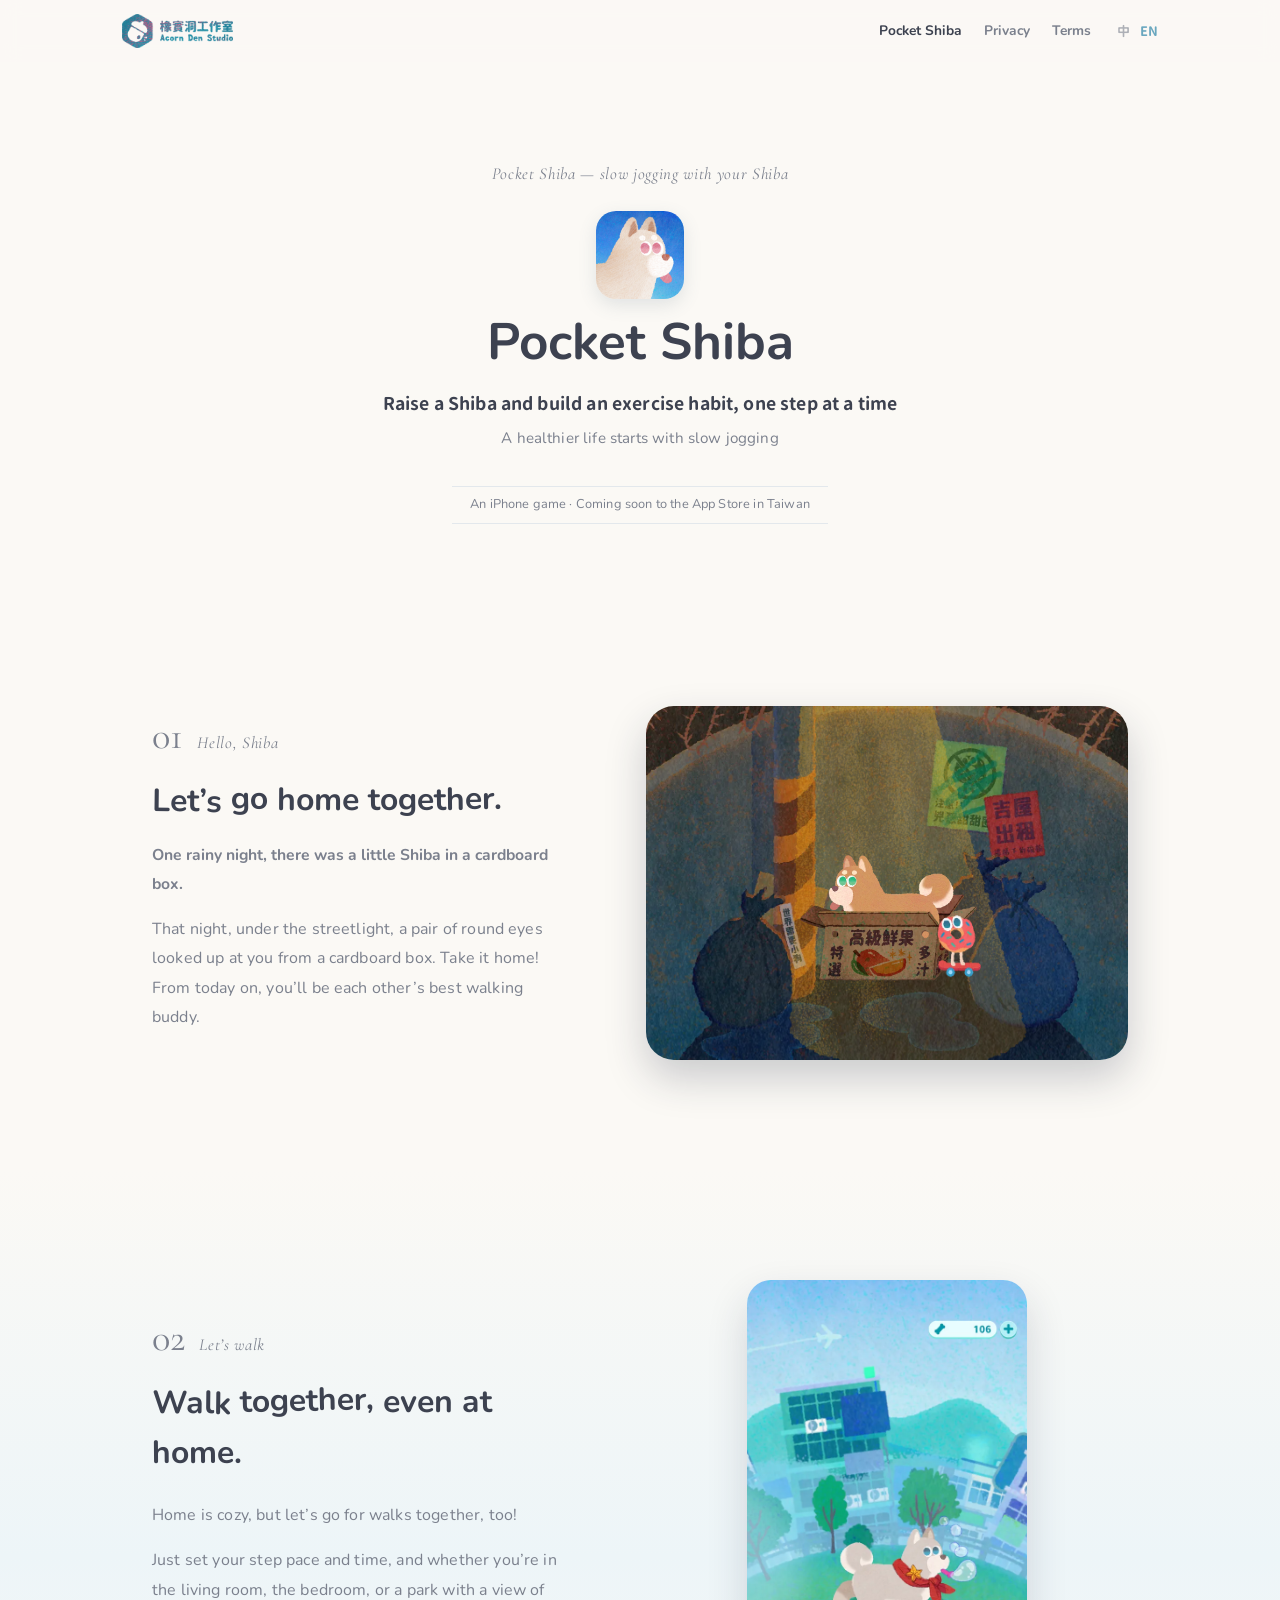
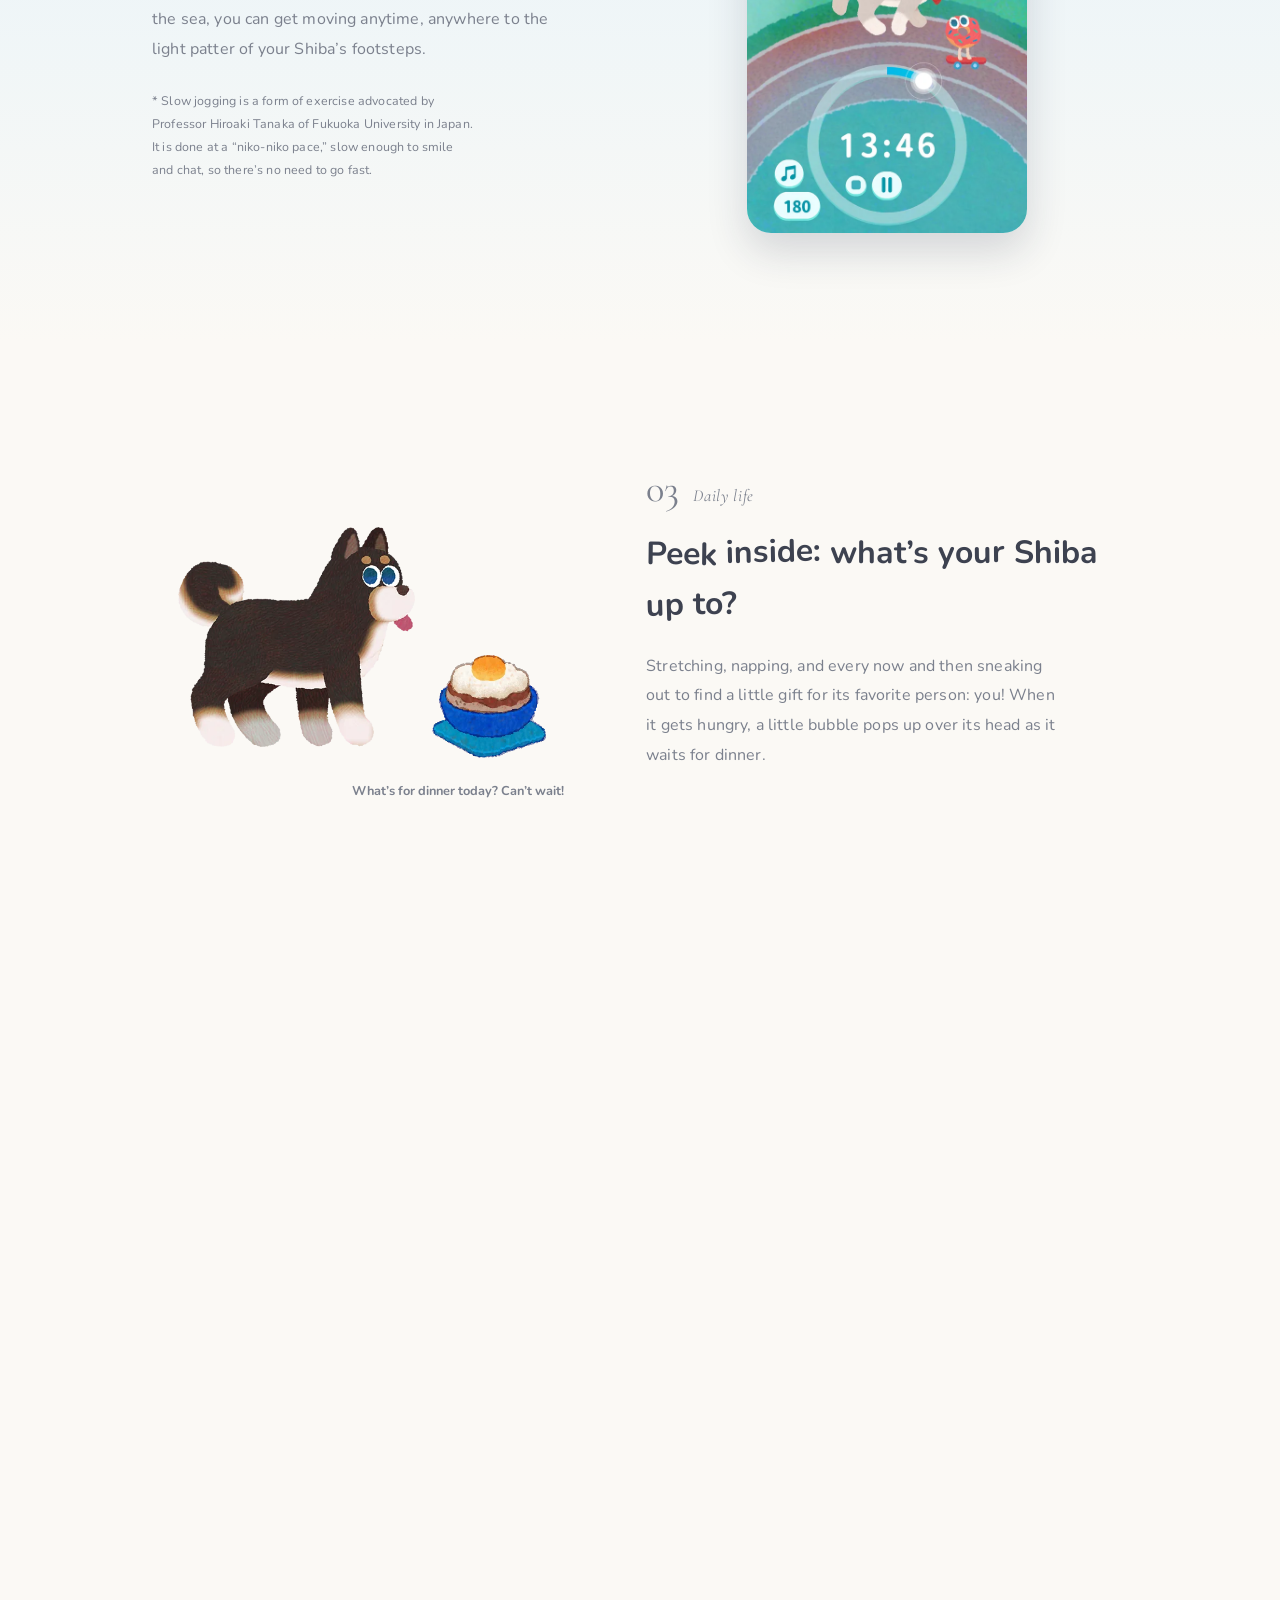
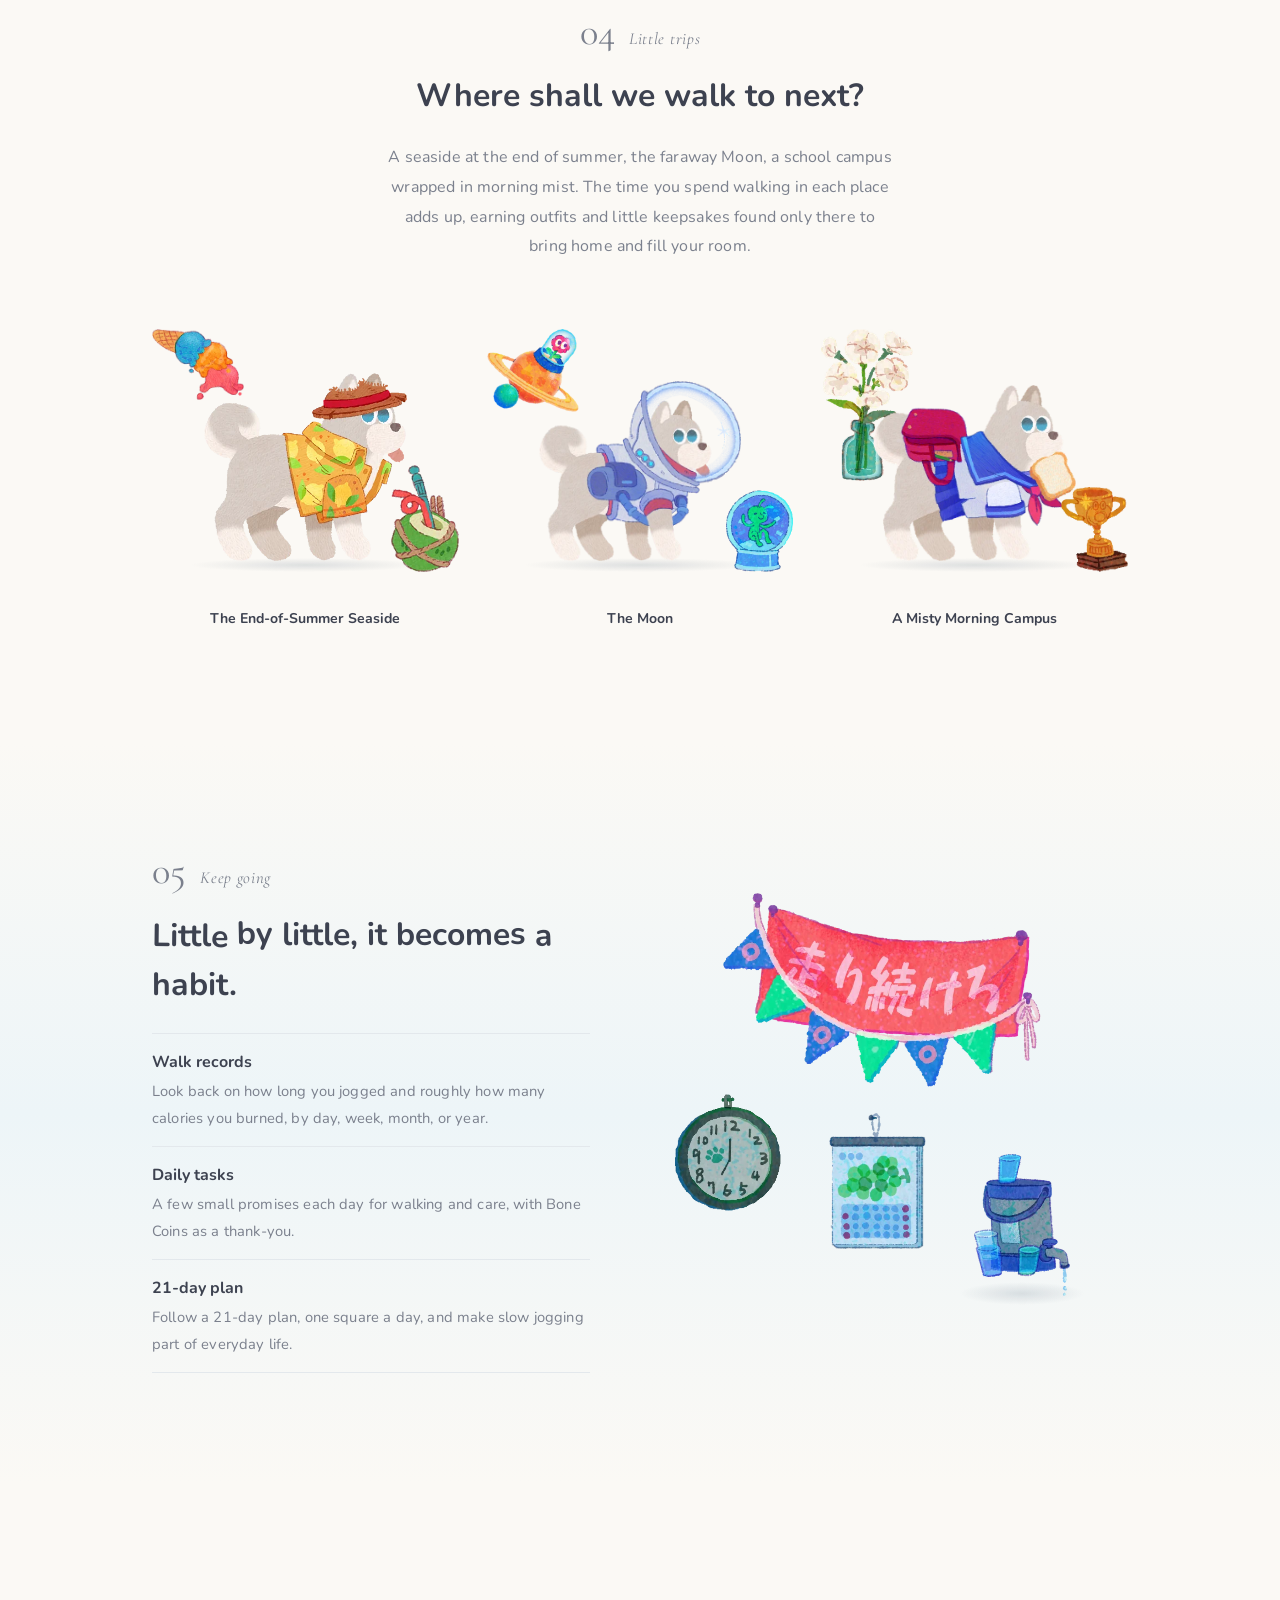
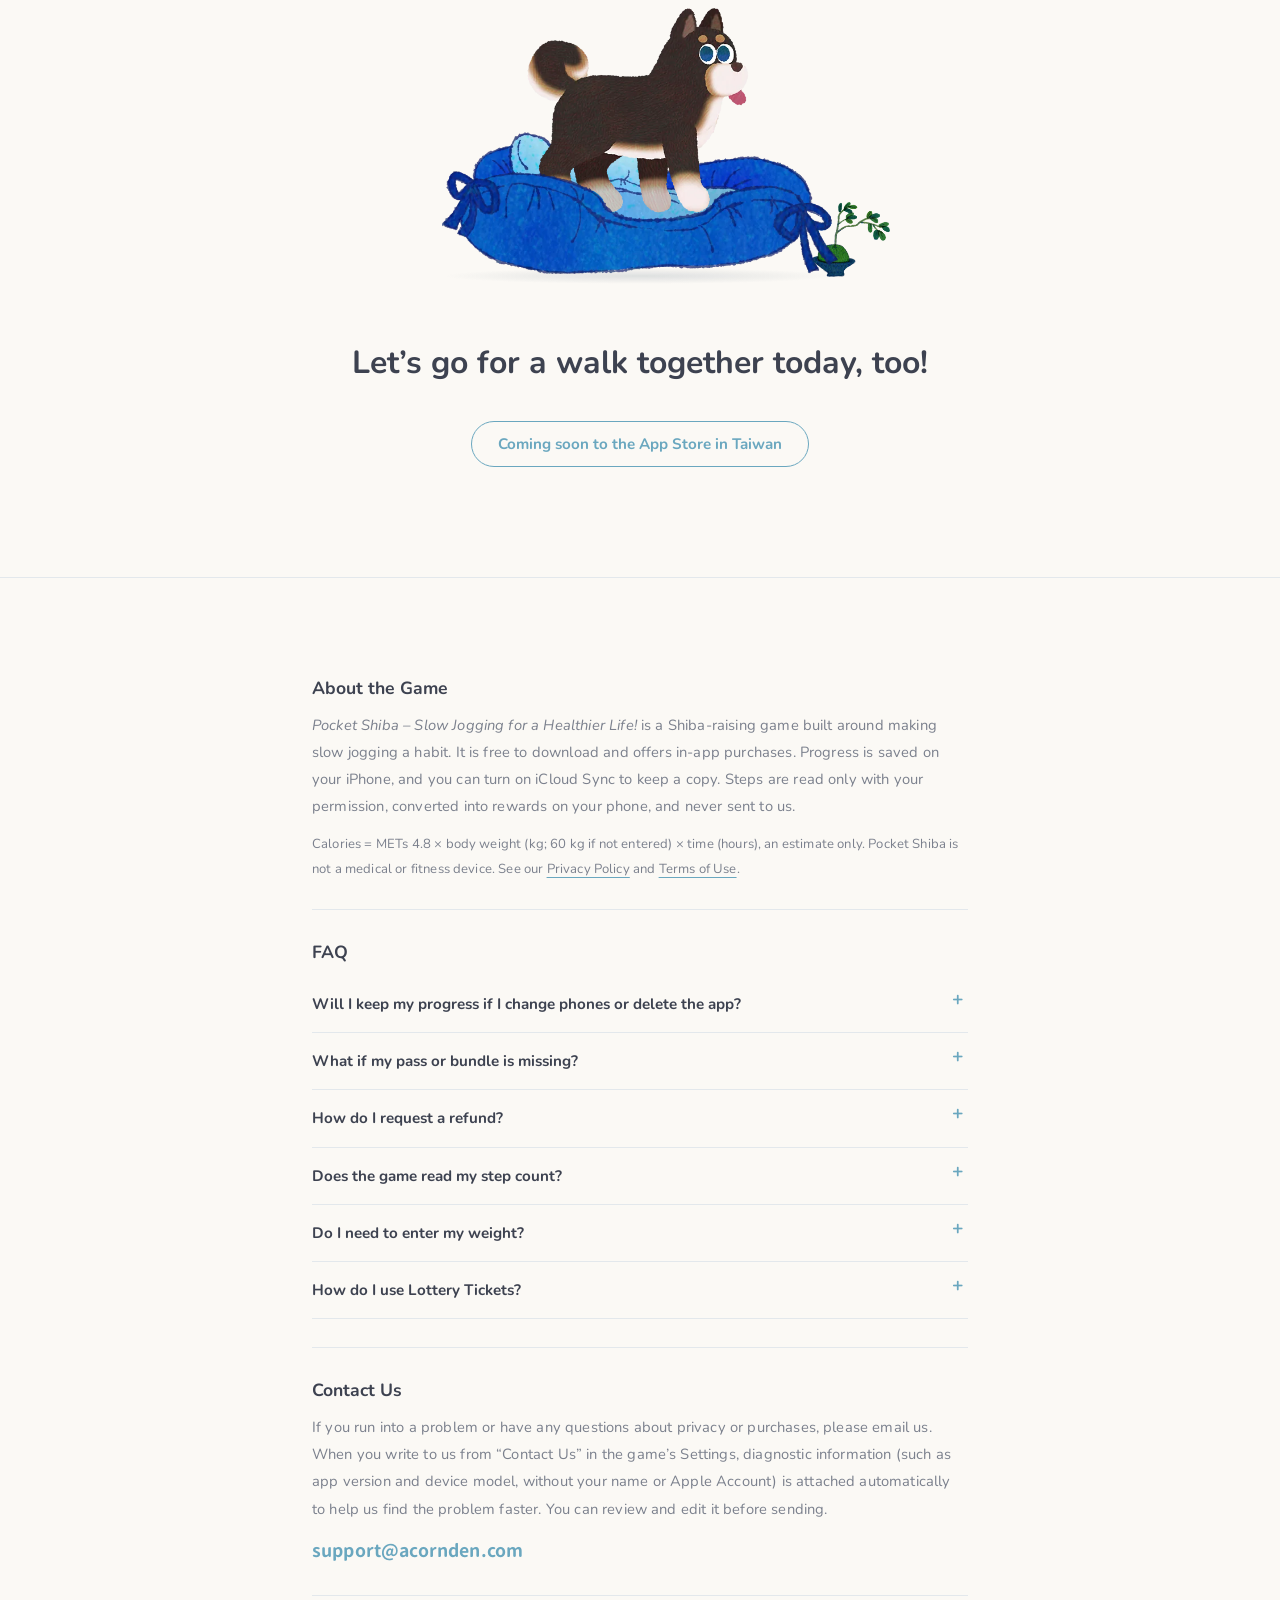
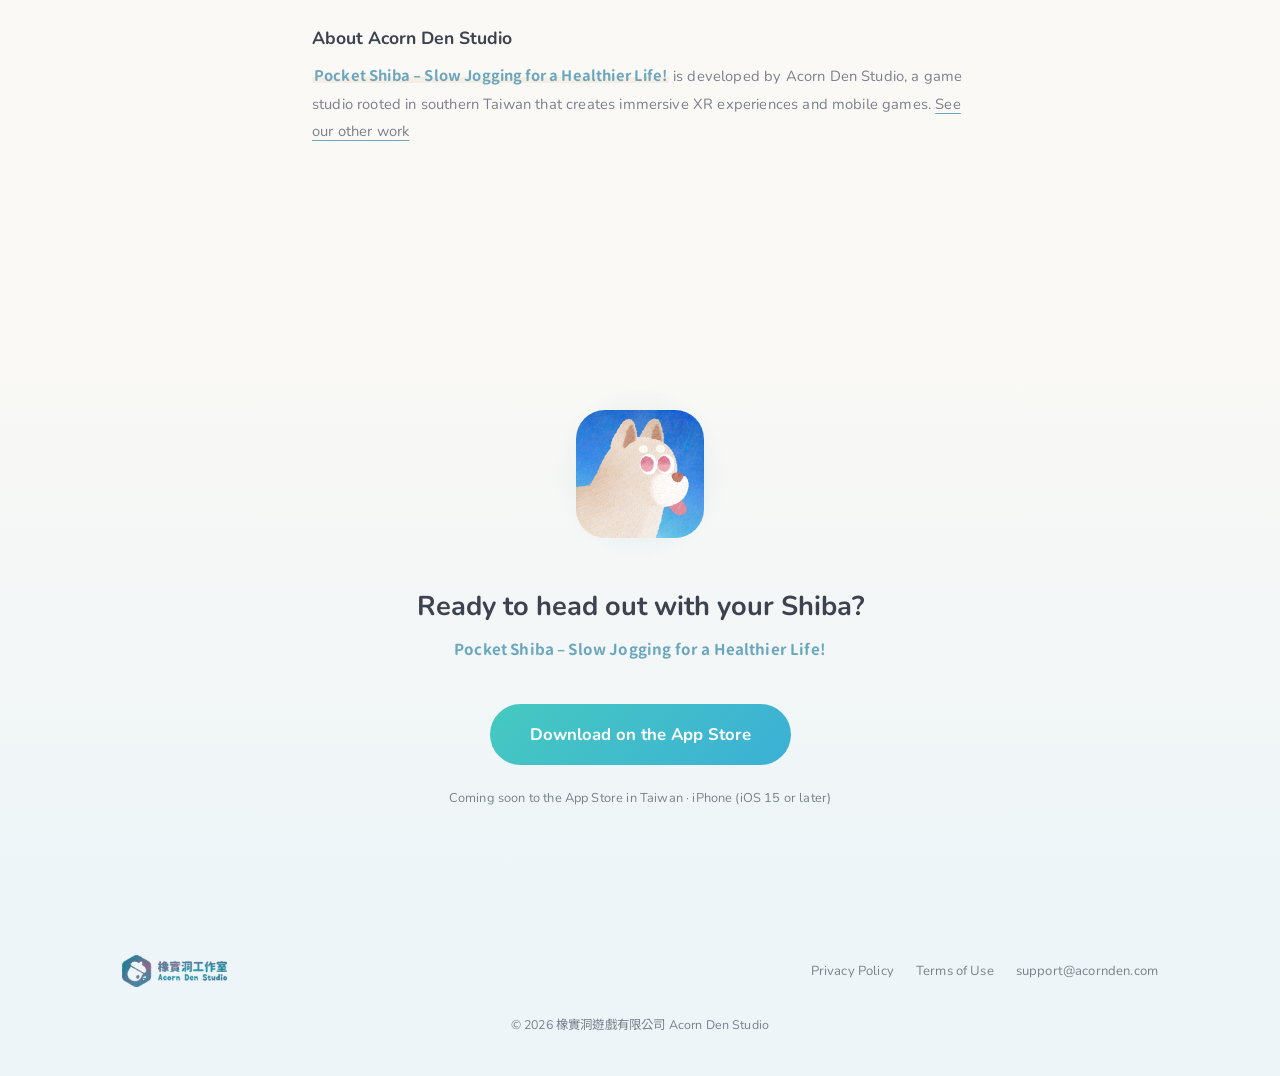
==== commit 05f2e6d2: "更新口袋柴犬的主頁面" ====
--- a/pocketshiba/index.html
+++ b/pocketshiba/index.html
@@ -45,66 +45,98 @@
   </div>
 </header>
 
-<!-- 01 簡介 -->
+<!-- 01 相遇：下雨的夜晚 -->
 <section class="ch ch-1">
   <div class="wrap ch-grid">
     <div class="ch-text">
-      <p class="ch-no"><span>01</span><span class="latin">Hello, Shiba</span></p>
+      <p class="ch-no"><span>01</span><span class="latin">Hello, Shiba</span><span class="topic zh">相遇</span></p>
       <h2><span class="zh">一起回家吧<small class="p">。</small></span><span class="en">Let’s go home together.</span></h2>
       <p class="h-sub"><span class="zh">下雨的夜裡，紙箱裡有一隻小柴犬。</span><span class="en">One rainy night, there was a little Shiba in a cardboard box.</span></p>
-      <p class="zh">《口袋柴犬 Pocket Shiba - 以超慢跑開始的健康生活｜超慢跑計時器》是一款結合超慢跑計時器與柴犬養成的 iPhone 遊戲。</p>
-      <p class="en"><i>Pocket Shiba – Slow Jogging for a Healthier Life | Slow Jogging Timer</i> is an iPhone game that combines a slow jogging timer with raising your very own Shiba Inu.</p>
-      <p class="zh">在家好舒服呀，與狗狗一起去各種地方散步吧！只要設定好步頻與時間，無論是在客廳、臥室，還是能看得見海的公園，隨時隨地都能伴著狗狗輕快的腳步聲一起動起來。</p>
-      <p class="en">Home is cozy, but let’s go for walks together, too! Just set your step pace and time, and whether you’re in the living room, the bedroom, or a park with a view of the sea, you can get moving anytime, anywhere to the light patter of your Shiba’s footsteps.</p>
-    </div>
-    <div class="scene scene-1" aria-hidden="true">
+      <p class="zh">那天晚上，街燈下的紙箱裡，有一雙圓圓的眼睛望著你。把牠抱回家吧！從今天起，你們就是彼此最好的散步夥伴。</p>
+      <p class="en">That night, under the streetlight, a pair of round eyes looked up at you from a cardboard box. Take it home! From today on, you’ll be each other’s best walking buddy.</p>
+    </div>
+    <div class="scene scene-1 night-scene" aria-hidden="true">
+      <img class="nt nt-bg" src="img/night-bg.webp" alt="" width="1100" height="807">
+      <img class="nt nt-lamp" src="img/night-lamp.webp" alt="" width="1100" height="807">
+      <div class="o-box">
+        <img class="bx bx-back" src="img/box-back.webp" alt="" width="551" height="390">
+        <span class="bx bx-dogwrap"><img class="bx bx-dog" src="img/box-dog.webp" alt="" width="551" height="390"></span>
+        <img class="bx bx-front" src="img/box-front.webp" alt="" width="551" height="390">
+        <img class="bx bx-closed" src="img/box-closed.webp" alt="" width="551" height="390">
+      </div>
+      <img class="nt nt-donut" src="img/night-donut.webp" alt="" width="1100" height="807">
       <span class="rain"></span>
-      <img class="obj o-chime" src="img/wind-chime.webp" alt="" width="98" height="300" loading="lazy">
-      <div class="obj o-box">
-        <img class="bx bx-back" src="img/box-back.webp" alt="" width="551" height="390">
-        <img class="bx bx-dog" src="img/box-dog.webp" alt="" width="551" height="390">
-        <img class="bx bx-front" src="img/box-front.webp" alt="" width="551" height="390">
-      </div>
-      <span class="floor f-box"></span>
-    </div>
-  </div>
-</section>
-
-<!-- 02 日常 -->
-<section class="ch ch-2">
+    </div>
+  </div>
+</section>
+
+<!-- 02 一起散步 -->
+<section class="ch ch-2 walk-ch">
+  <div class="wrap ch-grid">
+    <div class="ch-text">
+      <p class="ch-no"><span>02</span><span class="latin">Let’s walk</span><span class="topic zh">一起散步</span></p>
+      <h2><span class="zh"><span class="line">在家<small class="p">，</small></span><span class="line l2">也能一起散步<small class="p">。</small></span></span><span class="en">Walk together, even at home.</span></h2>
+      <p class="zh">在家好舒服呀，與狗狗一起去各種地方散步吧！</p>
+      <p class="zh">只要設定好步頻與時間，無論是在客廳、臥室，還是能看得見海的公園，隨時隨地都能伴著狗狗輕快的腳步聲一起動起來。</p>
+      <p class="en">Home is cozy, but let’s go for walks together, too!</p>
+      <p class="en">Just set your step pace and time, and whether you’re in the living room, the bedroom, or a park with a view of the sea, you can get moving anytime, anywhere to the light patter of your Shiba’s footsteps.</p>
+      <p class="note zh">※ 超慢跑是日本福岡大學田中宏曉教授所提倡的運動，以能笑著聊天的「微笑配速（ニコニコペース）」進行，不必跑得快。</p>
+      <p class="note en">* Slow jogging is a form of exercise advocated by Professor Hiroaki Tanaka of Fukuoka University in Japan. It is done at a “niko-niko pace,” slow enough to smile and chat, so there’s no need to go fast.</p>
+    </div>
+    <div class="scene scene-walk">
+      <div class="walk-phone">
+        <img class="walk-screen" src="img/walk-screen.webp" alt="遊戲散步畫面：柴犬戴著紅領巾在校園跑道上散步，下方是超慢跑計時器 / In-game walk screen: the Shiba walks on a campus track with the slow jogging timer below" width="600" height="1186" loading="lazy">
+      </div>
+    </div>
+  </div>
+</section>
+
+<!-- 03 在家的日常：先吃飯，往下才是洗澡 -->
+<section class="ch ch-3 daily-ch">
   <div class="wrap ch-grid rev">
     <div class="ch-text">
-      <p class="ch-no"><span>02</span><span class="latin">Daily life</span></p>
+      <p class="ch-no"><span>03</span><span class="latin">Daily life</span><span class="topic zh">在家的日常</span></p>
       <h2><span class="zh"><span class="line">偷看一下<small class="p">，</small></span><span class="line l2"><em class="key">柴犬</em>在家裡做什麼呢<small class="p">？</small></span></span><span class="en">Peek inside: what’s your Shiba up to?</span></h2>
-      <p class="zh">伸伸懶腰、睡睡午覺，偶爾偷溜出去撿禮物，送給最喜歡的你！肚子餓的時候，頭上會冒出小小的泡泡，眼巴巴地等著開飯；玩得灰撲撲的，就一起洗個香香的澡吧。</p>
-      <p class="en">Stretching, napping, and every now and then sneaking out to find a little gift for its favorite person: you! When it gets hungry, a little bubble pops up over its head as it waits for dinner. And when it gets all dusty, it’s time for a nice, fresh bath together.</p>
+      <p class="zh">伸伸懶腰、睡睡午覺，偶爾偷溜出去撿禮物，送給最喜歡的你！肚子餓的時候，頭上會冒出小小的泡泡，眼巴巴地等著開飯。</p>
+      <p class="en">Stretching, napping, and every now and then sneaking out to find a little gift for its favorite person: you! When it gets hungry, a little bubble pops up over its head as it waits for dinner.</p>
     </div>
     <div class="scene scene-2" aria-hidden="true">
       <img class="obj o-dog" src="img/dog-black.webp" alt="" width="389" height="362" loading="lazy">
       <img class="obj o-bowl" src="img/bowl-rice.webp" alt="" width="210" height="190" loading="lazy">
-      <span class="floor f-dog"></span>
       <p class="cap c-dog"><span class="zh">今天吃什麼呢？好期待！</span><span class="en">What’s for dinner today? Can’t wait!</span></p>
     </div>
   </div>
-  <div class="wrap">
-    <div class="scene scene-bath" aria-hidden="true">
-      <img class="obj o-towel" src="img/towel.webp" alt="" width="142" height="194" loading="lazy">
-      <img class="obj o-brush" src="img/brush.webp" alt="" width="150" height="104" loading="lazy">
+  <div class="wrap bath-part">
+    <div class="ch-text center">
+      <h3 class="part-title"><span class="zh">玩得灰撲撲的，就一起洗個香香的澡吧。</span><span class="en">All dusty? Time for a nice, fresh bath together.</span></h3>
+    </div>
+    <div class="scene scene-bath">
+      <img class="obj o-towel tool" data-tool="towel" draggable="false" src="img/towel.webp" alt="" width="142" height="194" loading="lazy">
+      <img class="obj o-brush tool" data-tool="brush" draggable="false" src="img/brush.webp" alt="" width="150" height="104" loading="lazy">
       <img class="obj o-bub1 bub" src="img/bubble.webp" alt="" width="50" height="51" loading="lazy">
       <img class="obj o-bub2 bub" src="img/bubble.webp" alt="" width="50" height="51" loading="lazy">
-      <img class="obj o-bath" src="img/bath-dog.webp" alt="" width="562" height="451" loading="lazy">
-      <img class="obj o-dryer" src="img/dryer.webp" alt="" width="360" height="342" loading="lazy">
-      <span class="floor f-bath"></span>
-      <p class="cap c-bath"><span class="zh">刷一刷、沖一沖、擦乾、吹乾</span><span class="en">Scrub, rinse, towel, and blow-dry</span></p>
-    </div>
-  </div>
-</section>
-
-<!-- 03 旅行 -->
-<section class="ch ch-3">
+      <img class="obj o-bub3 bub" src="img/bubble.webp" alt="" width="50" height="51" loading="lazy">
+      <img class="obj o-bub4 bub" src="img/bubble.webp" alt="" width="50" height="51" loading="lazy">
+      <img class="obj o-bub5 bub" src="img/bubble.webp" alt="" width="50" height="51" loading="lazy">
+      <div class="obj o-bath">
+        <img class="tb" src="img/tub-back.webp" alt="" width="562" height="451" loading="lazy">
+        <img class="tb tb-dog" src="img/tub-dog.webp" alt="" width="562" height="451" loading="lazy">
+        <img class="tb" src="img/tub-front.webp" alt="" width="562" height="451" loading="lazy">
+        <span class="spark s1"></span><span class="spark s2"></span><span class="spark s3"></span><span class="spark s4"></span>
+        <span class="say"><span class="zh">香香的！</span><span class="en">All fresh!</span></span>
+      </div>
+      <img class="obj o-dryer tool" data-tool="dryer" draggable="false" src="img/dryer.webp" alt="" width="360" height="342" loading="lazy">
+      <span class="fx"></span>
+      <p class="cap c-bath"><span class="zh">拿起刷子、毛巾或吹風機，幫牠洗洗看</span><span class="en">Pick up the brush, towel, or dryer and give it a wash</span></p>
+    </div>
+  </div>
+</section>
+
+<!-- 04 旅行 -->
+<section class="ch ch-4 trips-ch">
   <div class="wrap">
     <div class="ch-text center">
-      <p class="ch-no"><span>03</span><span class="latin">Little trips</span></p>
+      <p class="ch-no"><span>04</span><span class="latin">Little trips</span><span class="topic zh">和狗狗去旅行</span></p>
       <h2 class="calm" data-speed="0.8"><span class="zh"><span class="line">這次<small class="p">，</small>要和狗狗</span><span class="line">去哪裡散步呢<small class="p">？</small></span></span><span class="en">Where shall we walk to next?</span></h2>
       <p class="zh">夏天尾聲的海邊、遙遠的月球、晨霧籠罩的清晨校園。在每個地方散步的時間都會累積起來，換到當地限定的服裝和小物，帶回家慢慢擺滿你們的房間。</p>
       <p class="en">A seaside at the end of summer, the faraway Moon, a school campus wrapped in morning mist. The time you spend walking in each place adds up, earning outfits and little keepsakes found only there to bring home and fill your room.</p>
@@ -141,19 +173,17 @@
   </div>
 </section>
 
-<!-- 04 運動 -->
-<section class="ch ch-4">
+<!-- 05 運動 -->
+<section class="ch ch-5 habit-ch">
   <div class="wrap ch-grid">
     <div class="ch-text">
-      <p class="ch-no"><span>04</span><span class="latin">Keep going</span></p>
-      <h2><span class="zh"><span class="line">一點一點<small class="p">，</small></span><span class="line l2">變成習慣<small class="p">。</small></span></span><span class="en">Little by little, it becomes a habit.</span></h2>
+      <p class="ch-no"><span>05</span><span class="latin">Keep going</span><span class="topic zh">養成習慣</span></p>
+      <h2 data-speed="0.75"><span class="zh"><span class="line">一點一點<small class="p">，</small></span><span class="line l2">變成習慣<small class="p">。</small></span></span><span class="en">Little by little, it becomes a habit.</span></h2>
       <dl class="habits">
         <div><dt><span class="zh">散步紀錄</span><span class="en">Walk records</span></dt><dd><span class="zh">跑了多久、大約消耗多少卡路里，都能以日、週、月、年回頭看看。</span><span class="en">Look back on how long you jogged and roughly how many calories you burned, by day, week, month, or year.</span></dd></div>
         <div><dt><span class="zh">每日任務</span><span class="en">Daily tasks</span></dt><dd><span class="zh">每天幾個散步和照顧的小約定，完成就能收到骨頭幣當作謝禮。</span><span class="en">A few small promises each day for walking and care, with Bone Coins as a thank-you.</span></dd></div>
         <div><dt><span class="zh">21 天課程</span><span class="en">21-day plan</span></dt><dd><span class="zh">跟著 21 天的課表，一天一格，把超慢跑變成日常。</span><span class="en">Follow a 21-day plan, one square a day, and make slow jogging part of everyday life.</span></dd></div>
       </dl>
-      <p class="note zh">※ 超慢跑是日本福岡大學田中宏曉教授所提倡的運動，以能笑著聊天的「微笑配速（ニコニコペース）」進行，不必跑得快。</p>
-      <p class="note en">* Slow jogging is a form of exercise advocated by Professor Hiroaki Tanaka of Fukuoka University in Japan. It is done at a “niko-niko pace,” slow enough to smile and chat, so there’s no need to go fast.</p>
     </div>
     <div class="scene scene-4" aria-hidden="true">
       <img class="obj o-banner" src="img/banner-run.webp" alt="" width="543" height="331" loading="lazy">
@@ -165,15 +195,19 @@
   </div>
 </section>
 
-<!-- 05 收尾 -->
-<section class="ch ch-5">
+<!-- 06 收尾 -->
+<section class="ch ch-6 ending">
   <div class="wrap center">
     <div class="scene scene-5" aria-hidden="true">
       <img class="obj o-moss" src="img/moss-ball.webp" alt="" width="300" height="291" loading="lazy">
-      <img class="obj o-sofa" src="img/sofa-dog.webp" alt="" width="697" height="469" loading="lazy">
+      <div class="obj o-sofa">
+        <img class="bx" src="img/sofa-back.webp" alt="" width="697" height="469" loading="lazy">
+        <img class="bx sf-dog" src="img/sofa-dog.webp" alt="" width="697" height="469" loading="lazy">
+        <img class="bx" src="img/sofa-front.webp" alt="" width="697" height="469" loading="lazy">
+      </div>
       <span class="floor f-sofa"></span>
     </div>
-    <h2 class="calm"><span class="zh">今天也一起<small class="p">，</small>慢慢跑吧<small class="p">。</small></span><span class="en">Let’s take it slow today, too.</span></h2>
+    <h2 class="calm"><span class="zh">今天也一起去散步吧<small class="p">！</small></span><span class="en">Let’s go for a walk together today, too!</span></h2>
     <p class="cta"><span class="zh">即將於臺灣 App Store 上架</span><span class="en">Coming soon to the App Store in Taiwan</span></p>
   </div>
 </section>
@@ -182,16 +216,10 @@
   <div class="wrap narrow">
     <div class="info-block">
       <h2><span class="zh">使用說明</span><span class="en">About the Game</span></h2>
-      <p class="zh">《口袋柴犬 Pocket Shiba - 以超慢跑開始的健康生活｜超慢跑計時器》是一款以養成超慢跑習慣為核心、結合柴犬養成玩法的 iPhone 遊戲，可免費下載，遊戲內提供 App 內購買項目。遊戲進度預設儲存在您的手機上，您也可以自行選擇是否開啟 iCloud 同步，將進度保存在您本人的 iCloud。</p>
-      <p class="en"><i>Pocket Shiba – Slow Jogging for a Healthier Life | Slow Jogging Timer</i> is an iPhone game built around making slow jogging a habit, combined with raising your own Shiba Inu. It is free to download and offers in-app purchases. Your progress is stored on your iPhone by default, and you can choose to turn on iCloud Sync to keep it in your own iCloud.</p>
-      <p class="zh">經您同意後，本遊戲會讀取您的每日步數，僅用於換算成遊戲獎勵，不作其他用途。步數只在您的手機上處理，我們不會蒐集，也不會傳送您的步數資訊。</p>
-      <p class="en">With your permission, the Game reads your daily step count and uses it only to convert into in-game rewards. Steps are processed only on your iPhone; we do not collect or transmit your step data.</p>
-      <p class="zh">遊戲中的卡路里依下列公式推估：</p>
-      <p class="en">Calories in the Game are estimated with the following formula:</p>
-      <p class="formula zh">消耗熱量（大卡）＝ 代謝當量（METs）× 體重（公斤）× 運動時間（小時）</p>
-      <p class="formula en">Calories (kcal) = METs × body weight (kg) × exercise time (hours)</p>
-      <p class="zh">本遊戲以 METs 4.8 計算；未填寫體重時，以 60 公斤估算。計算結果僅為近似值，本遊戲並非醫療或健身器材。詳細內容請參閱<a href="privacy.html">隱私權政策</a>與<a href="terms.html">使用條款</a>。</p>
-      <p class="en">The Game uses a METs value of 4.8; if you have not entered your weight, 60 kg is used. Results are approximate, and Pocket Shiba is not a medical or fitness device. For details, please see our <a href="privacy.html">Privacy Policy</a> and <a href="terms.html">Terms of Use</a>.</p>
+      <p class="zh">《口袋柴犬 - 以超慢跑開始的健康生活！》是一款以養成超慢跑習慣為核心的柴犬養成遊戲，免費下載，含 App 內購買。遊戲進度存在你的手機，也可以開啟 iCloud 同步保存。步數經你同意後才會讀取，只在手機上換算成遊戲獎勵，不會傳送給我們。</p>
+      <p class="en"><i>Pocket Shiba – Slow Jogging for a Healthier Life!</i> is a Shiba-raising game built around making slow jogging a habit. It is free to download and offers in-app purchases. Progress is saved on your iPhone, and you can turn on iCloud Sync to keep a copy. Steps are read only with your permission, converted into rewards on your phone, and never sent to us.</p>
+      <p class="zh small">卡路里＝METs 4.8 × 體重（公斤，未填寫以 60 計）× 運動時間（小時），僅為推估值；本遊戲並非醫療或健身器材。詳見<a href="privacy.html">隱私權政策</a>與<a href="terms.html">使用條款</a>。</p>
+      <p class="en small">Calories = METs 4.8 × body weight (kg; 60 kg if not entered) × time (hours), an estimate only. Pocket Shiba is not a medical or fitness device. See our <a href="privacy.html">Privacy Policy</a> and <a href="terms.html">Terms of Use</a>.</p>
     </div>
     <div class="info-block faq">
       <h2><span class="zh">常見問題</span><span class="en">FAQ</span></h2>
@@ -258,15 +286,31 @@
     </div>
     <div class="info-block">
       <h2><span class="zh">關於橡實洞工作室</span><span class="en">About Acorn Den Studio</span></h2>
-      <p class="zh">《口袋柴犬 Pocket Shiba - 以超慢跑開始的健康生活｜超慢跑計時器》由橡實洞工作室開發。我們是紮根於南臺灣的遊戲團隊，創作 XR 沉浸式體驗與行動遊戲。<a href="../">瀏覽我們的其他作品</a></p>
-  <p class="en"><i>Pocket Shiba – Slow Jogging for a Healthier Life | Slow Jogging Timer</i> is developed by Acorn Den Studio, a game studio rooted in southern Taiwan that creates immersive XR experiences and mobile games. <a href="../">See our other work</a></p>
-    </div>
+      <p class="zh"><strong class="name-hl">《口袋柴犬 - 以超慢跑開始的健康生活！》</strong>由橡實洞工作室開發。我們是紮根於南臺灣的遊戲團隊，創作 XR 沉浸式體驗與行動遊戲。<a href="../">瀏覽我們的其他作品</a></p>
+  <p class="en"><strong class="name-hl">Pocket Shiba – Slow Jogging for a Healthier Life!</strong> is developed by Acorn Den Studio, a game studio rooted in southern Taiwan that creates immersive XR experiences and mobile games. <a href="../">See our other work</a></p>
+    </div>
+  </div>
+</section>
+
+
+<section class="get" id="download">
+  <div class="wrap center">
+    <div class="get-art" aria-hidden="true">
+      <span class="get-halo"></span>
+      <img class="get-icon" src="icon.png" alt="" width="128" height="128" loading="lazy">
+    </div>
+    <h2 class="calm"><span class="zh">準備好和柴犬一起出門了嗎？</span><span class="en">Ready to head out with your Shiba?</span></h2>
+    <p class="get-name"><span class="zh">《口袋柴犬 - 以超慢跑開始的健康生活！》</span><span class="en">Pocket Shiba – Slow Jogging for a Healthier Life!</span></p>
+    <div class="get-action">
+      <a class="dl-btn" role="link" aria-disabled="true"><span class="zh">前往 App Store 下載</span><span class="en">Download on the App Store</span></a>
+    </div>
+    <p class="get-note"><span class="zh">即將於臺灣 App Store 上架・iPhone（iOS 15 以上）</span><span class="en">Coming soon to the App Store in Taiwan · iPhone (iOS 15 or later)</span></p>
   </div>
 </section>
 
 </main>
 
-<footer>
+<footer class="blend">
   <div class="foot">
     <a href="../"><img src="../assets/logo_h_dark.png" alt="橡實洞工作室 Acorn Den Studio"></a>
     <div class="links">
--- a/pocketshiba/style.css
+++ b/pocketshiba/style.css
@@ -1,9 +1,11 @@
-/* 口袋柴犬頁面：日系生活雜誌的透明感——近白的底、淡淡的天空藍，小物件點綴在留白裡；標題用遊戲的源泉圓體 */
+/* 口袋柴犬頁面：日系生活雜誌的透明感——近白的底、淡淡的天空藍，小物件點綴在留白裡；標題用遊戲的源泉圓體。
+   01「相遇」是全頁唯一的夜晚，用遊戲裡撿到柴犬的場景重現。 */
 @font-face{font-family:"PocketShibaRounded";src:url("fonts/gensen-rounded-b.woff2") format("woff2");font-weight:700;font-display:swap}
 @font-face{font-family:"PocketShibaRounded";src:url("fonts/gensen-rounded-h.woff2") format("woff2");font-weight:900;font-display:swap}
 :root{
   --paper:#FBF9F5;
   --mist:#EDF5F8;
+  --night:#1E2740;
   --ink:#3D4250;
   --ink-soft:#7B808D;
   --accent:#6AA7BF;
@@ -29,9 +31,11 @@
 body[data-lang="en"] .zh{display:none!important}
 body[data-lang="zh"] .en{display:none!important}
 body[data-lang="en"]{font-family:"Nunito",var(--body);letter-spacing:.01em;line-height:1.85}
-body[data-lang="en"] h1,body[data-lang="en"] h2,body[data-lang="en"] h3,body[data-lang="en"] dt,body[data-lang="en"] .cap,body[data-lang="en"] figcaption,body[data-lang="en"] .cta,body[data-lang="en"] .faq summary,body[data-lang="en"] .nav-links a,body[data-lang="en"] .doc-head .label{font-family:"Nunito",var(--round);font-weight:700;letter-spacing:0}
-
-/* NAV：淡、透 */
+body[data-lang="en"] h1,body[data-lang="en"] h2,body[data-lang="en"] h3,body[data-lang="en"] dt,body[data-lang="en"] .cap,
+body[data-lang="en"] figcaption,body[data-lang="en"] .cta,body[data-lang="en"] .dl-btn,body[data-lang="en"] .faq summary,
+body[data-lang="en"] .nav-links a,body[data-lang="en"] .doc-head .label,body[data-lang="en"] .h-sub{font-family:"Nunito",var(--round);font-weight:700;letter-spacing:0}
+
+/* ---------- NAV ---------- */
 nav{position:sticky;top:0;z-index:100;background:rgba(251,249,245,.86);backdrop-filter:blur(10px);-webkit-backdrop-filter:blur(10px)}
 .nav-inner{max-width:1100px;margin:0 auto;padding:14px 32px;display:flex;align-items:center;justify-content:space-between;gap:16px}
 .brand img{height:34px;width:auto;display:block}
@@ -44,61 +48,111 @@
 .lang button.on{opacity:1;color:var(--accent)}
 
 .wrap{max-width:1040px;margin:0 auto;padding:0 32px}
+.wrap.narrow{max-width:720px}
 .center{text-align:center}
 
-/* 封面：只有字，像雜誌的扉頁 */
-.hero{padding:120px 0 72px;text-align:center;background:linear-gradient(180deg,var(--mist) 0%,var(--paper) 100%)}
+/* ---------- 封面 ---------- */
+.hero{padding:96px 0 72px;text-align:center;background:var(--paper)}
 .kicker{color:var(--ink-soft);font-size:1.05rem}
-.hero h1{font-weight:900;font-size:3.6rem;letter-spacing:.14em;margin-top:14px;line-height:1.3}
+.hero .logo{width:88px;height:88px;border-radius:20px;margin:22px auto 0;box-shadow:0 6px 18px rgba(90,110,130,.16)}
+.hero h1{font-weight:900;font-size:3.6rem;letter-spacing:.14em;margin-top:10px;line-height:1.3}
 body[data-lang="en"] .hero h1{font-size:3.2rem}
 .hero-sub{font-family:var(--round);font-size:1.1rem;color:var(--ink);margin-top:12px}
 .hero-lead{color:var(--ink-soft);margin-top:4px;font-size:.95rem}
 .hero-meta{display:inline-block;margin-top:34px;font-size:.8rem;color:var(--ink-soft);border-top:1px solid var(--line);border-bottom:1px solid var(--line);padding:6px 18px}
 
-/* 章節 */
+/* ---------- 章節共用 ---------- */
 .ch{padding:110px 0}
-.ch-2,.ch-4{background:linear-gradient(180deg,var(--paper) 0%,var(--mist) 50%,var(--paper) 100%)}
+.ch-2,.ch-5{background:linear-gradient(180deg,var(--paper) 0%,var(--mist) 50%,var(--paper) 100%)}
 .ch-grid{display:grid;grid-template-columns:minmax(0,1fr) minmax(0,1.1fr);gap:56px;align-items:center}
 .ch-grid.rev .ch-text{order:2}
 .ch-no{display:flex;align-items:baseline;gap:14px;color:var(--accent);margin-bottom:18px}
 .ch-no span:first-child{font-family:var(--latin);font-size:2.4rem;line-height:1}
 .ch-no .latin{font-size:1.05rem;color:var(--ink-soft)}
+.ch-no .topic{font-family:var(--round);font-size:.8rem;letter-spacing:.2em;color:var(--ink-soft);padding-left:14px;border-left:1px solid var(--line)}
 .center .ch-no{justify-content:center}
 .ch h2{font-size:2rem;letter-spacing:.12em;margin-bottom:22px}
+.ch h2 .line{display:block}
+.ch h2 .l2{padding-left:1.4em}
+.ch h2 .key{font-style:normal;font-size:1.16em;color:var(--ink)}
+.ch h2 .p{font-size:.7em;color:var(--ink-soft)}
+.h-sub{font-family:var(--round);font-size:.98rem;letter-spacing:.12em;margin-top:-6px;margin-bottom:1.4em}
 .ch-text p{color:var(--ink-soft);margin-bottom:1em;max-width:26em}
 .ch-text.center p{margin-left:auto;margin-right:auto;max-width:32em}
 .note{font-size:.78rem;margin-top:24px}
 
-/* 場景：物件散在留白裡，底下一圈淡影 */
+/* 場景：物件散在留白裡 */
 .scene{position:relative;width:100%}
 .obj{position:absolute;height:auto}
 .floor{position:absolute;height:5%;border-radius:50%;background:radial-gradient(ellipse at center,rgba(90,110,130,.18) 0%,rgba(90,110,130,0) 70%)}
 .cap{position:absolute;font-family:var(--round);font-size:.8rem;color:var(--ink-soft);letter-spacing:.12em}
 
-.scene-1{aspect-ratio:1/.82}
-.o-box{width:72%;left:12%;bottom:10%}
-.o-chime{width:9%;right:8%;top:0}
-.f-box{width:70%;left:14%;bottom:7%}
-.rain{position:absolute;inset:0 0 25% 0;opacity:.55;
-  background-image:repeating-linear-gradient(105deg,transparent 0 46px,rgba(106,167,191,.35) 46px 47px,transparent 47px 92px);
-  -webkit-mask-image:linear-gradient(180deg,#000 0%,transparent 90%);mask-image:linear-gradient(180deg,#000 0%,transparent 90%)}
-
+/* ---------- 01 相遇：下雨的夜晚 ---------- */
+.night-scene{aspect-ratio:1100/807;border-radius:28px;overflow:hidden;box-shadow:0 18px 40px rgba(30,40,64,.22)}
+.nt{position:absolute;inset:0;width:100%;height:100%}
+.night-scene .o-box{position:absolute;left:32%;top:42.27%;width:36.73%;aspect-ratio:551/390;transform-origin:50% 100%}
+.o-box .bx,.o-sofa .bx{position:absolute;inset:0;width:100%;height:100%}
+.bx-dogwrap{clip-path:inset(-80% 10.5% 26% -20%)}
+.bx-dog{transform-origin:51.5% 100%;scale:-1 1}
+.bx-closed{display:none}
+.rain{position:absolute;inset:-10% 0 0 0;pointer-events:none;transform:rotate(9deg);overflow:hidden}
+.rain i{position:absolute;top:-24px;width:1.5px;height:var(--l,14px);border-radius:1px;opacity:var(--o,.6);
+  background:linear-gradient(180deg,rgba(200,225,240,0),rgba(200,225,240,.95));
+  animation:fall var(--t,.6s) linear var(--dl,0s) infinite}
+@keyframes fall{to{transform:translateY(calc(var(--dist,600px) + 40px))}}
+
+/* ---------- 02 一起散步 ---------- */
+.scene-walk{display:flex;justify-content:center}
+.walk-screen{width:min(300px,100%);border-radius:28px;box-shadow:0 18px 40px rgba(30,40,64,.16)}
+.paws{position:absolute;inset:0;pointer-events:none;overflow:hidden}
+.paws i{position:absolute;width:5.2%;aspect-ratio:1;translate:-50% -50%;opacity:0;
+  background:no-repeat center/contain url("data:image/svg+xml,%3Csvg xmlns='http://www.w3.org/2000/svg' viewBox='0 0 24 24' fill='%23D9A877'%3E%3Cellipse cx='12' cy='15.5' rx='5.2' ry='4.4'/%3E%3Ccircle cx='5.6' cy='9.6' r='2.3'/%3E%3Ccircle cx='9.6' cy='5.6' r='2.3'/%3E%3Ccircle cx='14.4' cy='5.6' r='2.3'/%3E%3Ccircle cx='18.4' cy='9.6' r='2.3'/%3E%3C/svg%3E")}
+
+/* ---------- 03 在家的日常 ---------- */
 .scene-2{aspect-ratio:1/.8}
-.o-dog{width:54%;left:6%;bottom:16%}
-.o-bowl{width:26%;left:64%;bottom:13%}
-.f-dog{width:84%;left:6%;bottom:12%}
+.o-dog{width:54%;left:6%;bottom:16%;transform-origin:50% 100%}
+.o-bowl{width:26%;left:64%;bottom:13%;transform-origin:50% 100%}
 .c-dog{right:6%;bottom:0}
-
-.scene-bath{aspect-ratio:1/.42;margin-top:40px}
-.o-bath{width:36%;left:32%;bottom:12%}
+.bath-part{margin-top:120px}
+.part-title{font-size:1.4rem;letter-spacing:.12em;color:var(--ink)}
+.scene-bath{aspect-ratio:1/.42;margin-top:24px}
+.o-bath{width:36%;left:32%;bottom:12%;aspect-ratio:562/451;transform-origin:50% 90%}
+.tb{position:absolute;inset:0;width:100%;height:100%}
+.spark{position:absolute;width:7%;aspect-ratio:1;opacity:0;background:#FFF6C8;
+  clip-path:polygon(50% 0,61% 39%,100% 50%,61% 61%,50% 100%,39% 61%,0 50%,39% 39%);filter:drop-shadow(0 0 4px rgba(255,236,150,.9))}
+.s1{left:20%;top:8%}.s2{left:72%;top:4%}.s3{left:80%;top:40%}.s4{left:14%;top:44%}
+.o-bath.clean .spark{animation:twinkle 1.2s ease-in-out infinite}
+.o-bath.clean .s2{animation-delay:.3s}.o-bath.clean .s3{animation-delay:.6s}.o-bath.clean .s4{animation-delay:.9s}
+@keyframes twinkle{0%,100%{opacity:0;transform:scale(.4) rotate(0)}50%{opacity:1;transform:scale(1.1) rotate(20deg)}}
+.say{position:absolute;right:-6%;top:-14%;font-family:var(--round);font-weight:700;font-size:.85rem;color:var(--ink);white-space:nowrap;
+  background:#fff;border-radius:100px;padding:4px 14px;box-shadow:0 4px 12px rgba(60,80,100,.14);opacity:0;scale:.6;transition:opacity .3s ease,scale .4s cubic-bezier(.3,1.6,.5,1)}
+.o-bath.clean .say{opacity:1;scale:1}
 .o-dryer{width:21%;left:72%;top:4%}
 .o-towel{width:9%;left:14%;top:14%;transform:rotate(-8deg)}
 .o-brush{width:10%;left:20%;bottom:16%;transform:rotate(10deg)}
 .o-bub1{width:3%;left:28%;top:6%}
 .o-bub2{width:2.2%;left:66%;top:22%}
-.f-bath{width:40%;left:30%;bottom:9%}
-.c-bath{left:0;right:0;text-align:center;bottom:-6px}
-
+.o-bub3{width:2.6%;left:40%;top:2%}
+.o-bub4{width:1.8%;left:58%;top:8%}
+.o-bub5{width:2.4%;left:24%;top:30%}
+.c-bath{left:0;right:0;text-align:center;bottom:-10px}
+/* 洗澡的小遊戲 */
+.tool{cursor:grab;touch-action:none;user-select:none;-webkit-user-select:none;z-index:3}
+.tool.held{cursor:grabbing;z-index:5;rotate:-8deg!important;scale:1.08!important;filter:drop-shadow(0 8px 10px rgba(60,80,100,.18))}
+.fx{position:absolute;inset:0;pointer-events:none;overflow:visible;z-index:4}
+.fxp{position:absolute;pointer-events:none}
+.p-bub{width:var(--sz,18px);height:auto;translate:-50% -50%;animation:pBub 1.4s ease-out forwards}
+@keyframes pBub{0%{opacity:0;transform:scale(.4)}20%{opacity:.95}100%{opacity:0;transform:translate(var(--dx,0),-60px) scale(1.15)}}
+.p-drop{width:9px;height:13px;border-radius:50% 50% 50% 50%/62% 62% 38% 38%;background:linear-gradient(180deg,#C6E8F4,#6AA7BF);translate:-50% -50%;animation:pSplash var(--t,.8s) cubic-bezier(.2,.6,.4,1) forwards}
+@keyframes pSplash{
+  0%{opacity:0;transform:translate(0,0) rotate(var(--r,0deg)) scale(.6)}
+  12%{opacity:1}
+  45%{transform:translate(calc(var(--dx,0px)*.6),var(--up,-30px)) rotate(var(--r,0deg)) scale(1)}
+  100%{opacity:0;transform:translate(var(--dx,0px),var(--down,40px)) rotate(var(--r,0deg)) scale(.8)}}
+.p-wind{width:46px;height:12px;border-top:2px solid rgba(106,167,191,.6);border-radius:50%;translate:-100% -50%;animation:pWind .8s ease-out forwards}
+@keyframes pWind{0%{opacity:0;transform:translate(0,0) scaleX(.5)}25%{opacity:1}100%{opacity:0;transform:translate(-120px,var(--wy,0)) scaleX(1.2)}}
+
+/* ---------- 04 小旅行 ---------- */
 .trips{display:grid;grid-template-columns:repeat(3,1fr);gap:28px;margin-top:56px}
 .scene-trip{aspect-ratio:1/.9}
 .t-dog{width:66%;left:17%;bottom:12%;z-index:1}
@@ -107,34 +161,37 @@
 .f-trip{width:76%;left:12%;bottom:8%}
 .trip figcaption{text-align:center;font-family:var(--round);font-size:.88rem;color:var(--ink);margin-top:12px;letter-spacing:.12em}
 
+/* ---------- 05 養成習慣 ---------- */
 .habits{margin-top:8px}
 .habits div{padding:14px 0;border-top:1px solid var(--line)}
 .habits div:last-child{border-bottom:1px solid var(--line)}
 .habits dt{font-family:var(--round);font-weight:700;font-size:1rem;color:var(--ink)}
 .habits dd{color:var(--ink-soft);font-size:.92rem}
-
 .scene-4{aspect-ratio:1/.95}
-.o-banner{width:66%;left:16%;top:2%}
+.o-banner{width:66%;left:16%;top:2%;transform-origin:50% 0}
 .o-clock{width:22%;left:6%;top:46%}
 .o-cal{width:20%;left:38%;top:50%}
 .o-bottle{width:20%;left:68%;bottom:10%}
 .f-bottle{width:26%;left:65%;bottom:8%}
 
+/* ---------- 06 收尾 ---------- */
 .scene-5{aspect-ratio:1/.6;max-width:520px;margin:0 auto 32px}
-.o-sofa{width:76%;left:12%;bottom:10%}
+.o-sofa{width:76%;left:12%;bottom:10%;aspect-ratio:697/469}
 .o-moss{width:15%;right:2%;bottom:9%}
 .f-sofa{width:76%;left:12%;bottom:7%}
-.ch-5 h2{letter-spacing:.16em}
+.sf-dog{transform-origin:50% 100%}
+.ending h2{letter-spacing:.16em}
 .cta{display:inline-block;margin-top:10px;font-family:var(--round);font-size:.95rem;color:var(--accent);border:1px solid var(--accent);border-radius:100px;padding:8px 26px}
 
-/* 資訊 */
+/* ---------- 資訊 ---------- */
 .info{padding:96px 0 104px;border-top:1px solid var(--line)}
-.wrap.narrow{max-width:720px}
 .info-block{padding:28px 0;border-top:1px solid var(--line)}
 .info-block:first-child{border-top:0;padding-top:0}
 .info-block h2{font-size:1.1rem;letter-spacing:.14em;margin-bottom:10px}
 .info-block p{color:var(--ink-soft);font-size:.92rem;margin-bottom:.8em}
 .info-block p:last-child{margin-bottom:0}
+.info-block p.small{font-size:.82rem}
+.name-hl{font-family:var(--round);font-weight:700;color:var(--accent);background:linear-gradient(transparent 62%,rgba(217,168,119,.14) 62%);padding:0 2px}
 .faq details{border-bottom:1px solid var(--line)}
 .faq summary{cursor:pointer;list-style:none;font-family:var(--round);font-weight:700;padding:14px 32px 14px 0;position:relative;font-size:.95rem}
 .faq summary::-webkit-details-marker{display:none}
@@ -145,7 +202,8 @@
 .mail-line{font-family:var(--round);font-weight:700;font-size:1.1rem!important;color:var(--accent)!important}
 .mail-line a{text-decoration:none}
 
-/* 條款與政策：同字體與顏色，單欄好讀 */
+
+/* ---------- 條款與政策 ---------- */
 .doc-wrap{max-width:740px;margin:0 auto;padding:0 32px}
 .doc-head{padding:72px 0 16px}
 .doc-head .label{font-family:var(--latin);font-style:italic;font-size:1.05rem;color:var(--accent)}
@@ -162,7 +220,7 @@
 .doc .item{margin-bottom:1.1em}
 .doc .item strong{font-weight:500;color:var(--ink)}
 
-/* FOOTER */
+/* ---------- FOOTER ---------- */
 footer{border-top:1px solid var(--line);padding:48px 0 40px;color:var(--ink-soft);font-size:.82rem}
 .foot{max-width:1100px;margin:0 auto;padding:0 32px;display:flex;justify-content:space-between;align-items:center;flex-wrap:wrap;gap:20px}
 .foot img{height:32px;width:auto;display:block}
@@ -170,6 +228,105 @@
 .foot .links a{text-decoration:none}
 .foot .copy{width:100%;text-align:center;margin-top:6px;font-size:.78rem}
 
+/* =====================================================================
+   動態（.js 由 lang.js 在畫面出來前加上；沒有 JS 時全部直接顯示）
+   ===================================================================== */
+/* 章節標籤先出來，讓人知道換頁了；標題再逐字浮出（--d 由 motion.js 依標點算出停頓） */
+.js .ch-no,.js .part-title{opacity:0;translate:0 8px;transition:opacity .4s ease,translate .45s cubic-bezier(.22,.8,.3,1);transition-delay:0s}
+.js .in .ch-no,.js .part-title.in{opacity:1;translate:0 0}
+.js .char{display:inline-block;opacity:0;translate:0 .35em;filter:blur(3px);
+  transition:opacity .45s ease,translate .5s cubic-bezier(.22,.8,.3,1),filter .45s ease;transition-delay:calc(var(--d,0ms) + var(--lead,325ms))}
+.js .in .char{opacity:1;translate:0 var(--jy,0);rotate:var(--jr,0deg);filter:none}
+.hero h1 .char{--jy:0px!important}
+.js .hero .char{--lead:200ms}
+/* 段落等標題寫完（--after）才淡入 */
+.js .hero .kicker,.js .hero .logo,.js .hero .hero-sub,.js .hero .hero-lead,.js .hero .hero-meta,
+.js .ch-text > p:not(.ch-no),.js .h-sub,.js .ending .cta{opacity:0;translate:0 10px;transition:opacity .55s ease,translate .6s cubic-bezier(.22,.8,.3,1)}
+.js .hero.in .kicker,.js .hero.in .logo{opacity:1;translate:0 0}
+.js .hero.in .hero-sub{opacity:1;translate:0 0;transition-delay:var(--after,.5s)}
+.js .hero.in .hero-lead{opacity:1;translate:0 0;transition-delay:calc(var(--after,.5s) + 150ms)}
+.js .hero.in .hero-meta{opacity:1;translate:0 0;transition-delay:calc(var(--after,.5s) + 300ms)}
+.js .ch-text.in > p:not(.ch-no),.js .ch-text.in .h-sub{opacity:1;translate:0 0;transition-delay:var(--after,.5s)}
+.js .ch-text.in > p + p{transition-delay:calc(var(--after,.5s) + 160ms)}
+.js .ch-text.in > p + p + p{transition-delay:calc(var(--after,.5s) + 320ms)}
+.js .ending.in .cta{opacity:1;translate:0 0;transition-delay:calc(var(--after,.5s) + 200ms)}
+
+/* 物件依序輕輕「放到桌上」 */
+.js .scene .obj:not(.bub),.js .scene .cap,.js .scene .floor{opacity:0;scale:.94;
+  transition:opacity .9s ease,scale 1s cubic-bezier(.3,1.4,.5,1),rotate .9s ease,translate 1s cubic-bezier(.3,1.4,.5,1);
+  transition-delay:calc(var(--k,0)*130ms + 150ms)}
+.js .scene.in .obj,.js .scene.in .cap,.js .scene.in .floor{opacity:1;scale:1}
+.js .scene.in .obj:not(.t-dog):not(.o-walker):not(.o-bath):hover{rotate:-3deg;scale:1.04;transition-delay:0s;transition-duration:.4s}
+.js .scene.settled .obj:not(.tool){transition-delay:0s!important;transition-duration:.25s!important}
+
+/* 01：整段一起——標籤、標題、副標先跑，接著夜晚的畫面：街燈閃亮、關著的紙箱彈一下、打開、狗探頭、甜甜圈探出來 */
+.js .night-scene{opacity:0;transition:opacity 1.2s ease;transition-delay:calc(var(--after,0ms) + 300ms)}
+.js .night-scene.in{opacity:1}
+.js .nt-lamp,.js .nt-donut,.js .bx-back,.js .bx-front,.js .bx-dog{opacity:0}
+.js .bx-closed{display:block;opacity:0}
+.js .night-scene.in .nt-lamp{animation:lampOn 1.4s steps(1,end) calc(var(--after,0ms) + 900ms) forwards,flicker 6s linear calc(var(--after,0ms) + 2.3s) infinite}
+.js .night-scene.in .bx-closed{animation:show .4s ease calc(var(--after,0ms) + 700ms) forwards,boxHop .7s cubic-bezier(.3,1.5,.5,1) calc(var(--after,0ms) + 1.5s),hide 0s linear calc(var(--after,0ms) + 2.2s) forwards}
+.js .night-scene.in .bx-back,.js .night-scene.in .bx-front{animation:show 0s linear calc(var(--after,0ms) + 2.2s) forwards}
+.js .night-scene.in .bx-dog{animation:peek .8s cubic-bezier(.3,1.5,.5,1) calc(var(--after,0ms) + 2.3s) forwards,shiver .16s linear calc(var(--after,0ms) + 3.1s) infinite}
+@keyframes shiver{0%,100%{translate:0 0}25%{translate:-.6px 0}75%{translate:.6px 0}}
+.js .night-scene.in .nt-donut{animation:show .8s ease calc(var(--after,0ms) + 3.2s) forwards}
+@keyframes lampOn{0%{opacity:0}15%{opacity:1}25%{opacity:.2}35%{opacity:1}50%{opacity:.4}60%,100%{opacity:1}}
+@keyframes flicker{0%,88%,100%{opacity:1}90%{opacity:.55}92%{opacity:1}94%{opacity:.7}}
+@keyframes boxHop{0%{transform:translateY(0) scale(1,1)}30%{transform:translateY(-6%) scale(.97,1.04)}55%{transform:translateY(0) scale(1.04,.95)}75%{transform:translateY(-2%) scale(.99,1.01)}100%{transform:none}}
+@keyframes hide{to{opacity:0;visibility:hidden}}
+@keyframes show{to{opacity:1}}
+@keyframes peek{0%{opacity:1;transform:translateY(38%)}100%{opacity:1;transform:translateY(0)}}
+
+/* 02：狗踩著節拍輕輕跳，腳印一個一個出現 */
+.paws i{animation:paw 4.2s cubic-bezier(.3,1.6,.5,1) infinite}
+@keyframes paw{0%{opacity:0;transform:scale(.3)}4%{opacity:.85;transform:scale(1)}58%{opacity:.85;transform:scale(1)}70%,100%{opacity:0;transform:scale(1)}}
+
+/* 03 等開飯：狗和碗不會同時動，各自不定時歪一下（由 motion.js 加上 .poke） */
+.js .scene-2.live .o-dog,.js .scene-2.live .o-bowl{transition-property:opacity,scale}
+.js .scene-2.live .o-dog.poke,.js .scene-2.live .o-bowl.poke{rotate:-2deg;translate:0 -4px}
+/* 洗澡：放開工具會帶彈性飄回原位 */
+.tool.held{transition-property:opacity,scale,rotate}
+.js .scene.in .tool:not(.held){transition-delay:0s;transition-duration:.9s;transition-timing-function:cubic-bezier(.3,1.4,.5,1)}
+.bub{animation:bubble 5s ease-in-out infinite}
+.o-bub2{animation-delay:2.4s}
+.o-bub3{animation-delay:1.2s}
+.o-bub4{animation-delay:3.4s}
+.o-bub5{animation-delay:.6s}
+@keyframes bubble{0%{opacity:0;transform:translateY(16px) scale(.7)}25%{opacity:1}100%{opacity:0;transform:translateY(-40px) scale(1.05)}}
+.o-dryer{transform-origin:70% 40%;animation:wiggle 2.8s ease-in-out infinite}
+@keyframes wiggle{0%,100%{transform:rotate(0)}50%{transform:rotate(-4deg)}}
+
+/* 04：標籤、標題、段落跑完，三組才由左到右出現；碰到其中一個整組一起動；小物在原地懸浮 */
+.js .trips-ch .scene .obj,.js .trips-ch .scene .floor{transition-delay:calc(var(--after,0ms) + 500ms + var(--k,0)*140ms)}
+.js .trips-ch .trip:nth-child(2) .obj,.js .trips-ch .trip:nth-child(2) .floor{transition-delay:calc(var(--after,0ms) + 760ms + var(--k,0)*140ms)}
+.js .trips-ch .trip:nth-child(3) .obj,.js .trips-ch .trip:nth-child(3) .floor{transition-delay:calc(var(--after,0ms) + 1020ms + var(--k,0)*140ms)}
+.js .trips-ch .trip figcaption{opacity:0;transition:opacity .7s ease;transition-delay:calc(var(--after,0ms) + 1300ms)}
+.js .trips-ch .trip.in figcaption{opacity:1}
+.js .trip:hover .scene.in .obj{rotate:-3deg;scale:1.04;transition-delay:0s;transition-duration:.4s}
+.t-a,.t-b{animation:float 3.4s ease-in-out infinite}
+.t-b{animation-delay:-1.7s}
+.trip:nth-child(2) .t-a{animation-delay:-.8s}
+.trip:nth-child(2) .t-b{animation-delay:-2.5s}
+.trip:nth-child(3) .t-a{animation-delay:-1.4s}
+.trip:nth-child(3) .t-b{animation-delay:-.3s}
+@keyframes float{0%,100%{transform:translateY(0)}50%{transform:translateY(-7px)}}
+
+/* 05：標題 → 三項說明依序 → 圖依序；布條像被風吹著 */
+.js .habit-ch .habits div{opacity:0;translate:48px 0;transition:opacity .5s ease,translate .75s cubic-bezier(.2,.9,.25,1)}
+.js .habit-ch .ch-text.in .habits div{opacity:1;translate:0 0}
+.js .habit-ch .ch-text.in .habits div:nth-child(1){transition-delay:var(--after,0ms)}
+.js .habit-ch .ch-text.in .habits div:nth-child(2){transition-delay:calc(var(--after,0ms) + 130ms)}
+.js .habit-ch .ch-text.in .habits div:nth-child(3){transition-delay:calc(var(--after,0ms) + 260ms)}
+.js .habit-ch .scene .obj,.js .habit-ch .scene .floor{transition-delay:calc(var(--after,0ms) + 380ms + var(--k,0)*110ms)}
+.o-banner{animation:flutter 5s ease-in-out infinite}
+@keyframes flutter{0%,100%{transform:skewX(0) rotate(0)}50%{transform:skewX(-2deg) rotate(.8deg)}}
+
+/* 06：床不動，狗原地跳跳 */
+.sf-dog{animation:bounce 2.6s ease-in-out infinite}
+@keyframes bounce{0%,52%,100%{transform:translateY(0)}60%{transform:translateY(-5%)}68%{transform:translateY(0)}76%{transform:translateY(-3%)}84%{transform:translateY(0)}}
+.js .scene.in .o-sofa:hover{rotate:0deg;scale:1}
+
+/* ---------- 手機 ---------- */
 @media(max-width:820px){
   .nav-inner{padding:10px 16px;gap:10px}
   .brand img{height:28px}
@@ -178,162 +335,122 @@
   .nav-links a{font-size:.78rem;letter-spacing:.04em}
   .lang{gap:6px;font-size:.78rem}
   .wrap,.doc-wrap,.foot{padding-left:20px;padding-right:20px}
-  .hero{padding:72px 0 48px}
+  .hero{padding:64px 0 48px}
   .hero h1{font-size:2.6rem}
   body[data-lang="en"] .hero h1{font-size:2.3rem}
   .ch{padding:72px 0}
+  .night-scene{border-radius:18px}
   .ch-grid{grid-template-columns:1fr;gap:28px}
   .ch-grid.rev .ch-text{order:0}
   .ch h2{font-size:1.55rem}
+  .ch-no .topic{display:none}
+  .bath-part{margin-top:72px}
+  .part-title{font-size:1.15rem}
   .scene-bath{aspect-ratio:1/.62}
   .o-bath{width:50%;left:25%}
   .o-dryer{width:28%;left:70%}
   .o-towel{width:13%;left:6%}
   .o-brush{width:15%;left:10%}
-  .f-bath{width:54%;left:23%}
   .trips{grid-template-columns:1fr;gap:8px;max-width:270px;margin-left:auto;margin-right:auto}
-  .info{padding:64px 0 72px}
+  .info,.get{padding:64px 0 72px}
   .doc-head{padding-top:48px}
   .doc-head h1{font-size:1.6rem}
 }
 @media(max-width:360px){.nav-links .hide-xs{display:none}}
-@media(prefers-reduced-motion:reduce){html{scroll-behavior:auto}}
-
-/* ===== 小小的動態：慢、小、不搶戲 ===== */
-/* 字：大標逐字浮出 */
-.js .char{display:inline-block;opacity:0;translate:0 .35em;filter:blur(3px);transition:opacity .8s ease,translate .9s cubic-bezier(.22,.8,.3,1),filter .8s ease;transition-delay:calc(var(--i)*55ms + 80ms)}
-.js .in .char{opacity:1;translate:0 0;filter:none}
-/* 段落與標籤隨後淡入 */
-.js .hero .kicker,.js .hero .hero-sub,.js .hero .hero-lead,.js .hero .hero-meta,
-.js .ch-text .ch-no,.js .ch-text > p,.js .ch-text .habits,.js .ch-5 .cta{opacity:0;translate:0 12px;transition:opacity 1s ease,translate 1.1s cubic-bezier(.22,.8,.3,1)}
-.js .in .kicker{opacity:1;translate:0 0;transition-delay:.05s}
-.js .in .hero-sub{opacity:1;translate:0 0;transition-delay:.6s}
-.js .in .hero-lead{opacity:1;translate:0 0;transition-delay:.75s}
-.js .in .hero-meta{opacity:1;translate:0 0;transition-delay:.95s}
-.js .in .ch-no{opacity:1;translate:0 0}
-.js .ch-text.in > p{opacity:1;translate:0 0;transition-delay:.55s}
-.js .ch-text.in > p + p{transition-delay:.7s}
-.js .ch-text.in .habits{opacity:1;translate:0 0;transition-delay:.6s}
-.js .ch-5.in .cta{opacity:1;translate:0 0;transition-delay:1s}
-/* 物件：依序輕輕「放到桌上」 */
-.js .scene .obj:not(.bub),.js .scene .cap,.js .scene .floor{opacity:0;scale:.94;transition:opacity .9s ease,scale 1s cubic-bezier(.3,1.4,.5,1);transition-delay:calc(var(--k,0)*130ms + 150ms)}
-.js .scene.in .obj,.js .scene.in .cap,.js .scene.in .floor{opacity:1;scale:1}
-/* 摸一下會歪頭 */
-.scene .obj{transition-property:opacity,scale,rotate;cursor:default}
-.js .scene.in .obj:hover{rotate:-3deg;scale:1.04;transition-delay:0s;transition-duration:.4s}
-
-/* 風鈴輕輕擺 */
-.o-chime{transform-origin:50% 0;animation:sway 4.5s ease-in-out infinite}
-@keyframes sway{0%,100%{transform:rotate(-4deg)}50%{transform:rotate(4deg)}}
-/* 雨絲緩緩落下 */
-.rain{animation:rain 6s linear infinite}
-@keyframes rain{to{background-position:-24px 140px}}
-/* 黑柴微微呼吸 */
-.o-dog{transform-origin:50% 100%;animation:breathe 3.6s ease-in-out infinite}
-@keyframes breathe{0%,100%{transform:scaleY(1)}50%{transform:scaleY(1.018)}}
-/* 碗上的熱氣 */
-.steam{position:absolute;left:69%;bottom:36%;width:14%;height:16%;display:flex;justify-content:space-between}
-.steam i{display:block;width:2px;height:100%;border-radius:2px;background:linear-gradient(180deg,rgba(150,170,185,0) 0%,rgba(150,170,185,.55) 60%,rgba(150,170,185,0) 100%);opacity:0;animation:steam 3.4s ease-in-out infinite}
-.steam i:nth-child(2){animation-delay:1.1s}
-.steam i:nth-child(3){animation-delay:2.2s}
-@keyframes steam{0%{opacity:0;transform:translateY(10px) scaleY(.6)}40%{opacity:1}100%{opacity:0;transform:translateY(-14px) scaleY(1.1) skewX(-8deg)}}
-/* 泡泡往上飄 */
-.bub{animation:bubble 5s ease-in-out infinite}
-.o-bub2{animation-delay:2.4s}
-@keyframes bubble{0%{opacity:0;transform:translateY(16px) scale(.7)}25%{opacity:1}100%{opacity:0;transform:translateY(-40px) scale(1.05)}}
-/* 吹風機輕輕晃 */
-.o-dryer{transform-origin:70% 40%;animation:wiggle 2.8s ease-in-out infinite}
-@keyframes wiggle{0%,100%{transform:rotate(0)}50%{transform:rotate(-4deg)}}
-/* 布條像被風吹著 */
-.o-banner{transform-origin:50% 0;animation:flutter 5s ease-in-out infinite}
-@keyframes flutter{0%,100%{transform:skewX(0) rotate(0)}50%{transform:skewX(-2deg) rotate(.8deg)}}
-/* 旅行的柴犬錯開節奏輕輕踏步 */
-.t-dog{animation:hop 3.2s ease-in-out infinite}
-.trip:nth-child(2) .t-dog{animation-delay:.6s}
-.trip:nth-child(3) .t-dog{animation-delay:1.2s}
-@keyframes hop{0%,70%,100%{transform:translateY(0)}78%{transform:translateY(-6px)}86%{transform:translateY(0)}92%{transform:translateY(-3px)}}
-
+
+/* ---------- 偏好減少動態：全部直接顯示、不跑動畫 ---------- */
 @media(prefers-reduced-motion:reduce){
-  .o-chime,.rain,.o-dog,.steam i,.bub,.o-dryer,.o-banner,.t-dog{animation:none}
-  .steam{display:none}
-  .js .char,.js .scene .obj,.js .scene .cap,.js .scene .floor,
-  .js .hero .kicker,.js .hero .hero-sub,.js .hero .hero-lead,.js .hero .hero-meta,
-  .js .ch-text .ch-no,.js .ch-text > p,.js .ch-text .habits,.js .ch-5 .cta{opacity:1;translate:none;scale:none;filter:none;transition:none}
+  html{scroll-behavior:auto}
+  *,*::before,*::after{animation:none!important}
+  .js .char,.js .ch-no,.js .part-title,.js .ch-text > p,.js .h-sub,.js .scene .obj,.js .scene .cap,.js .scene .floor,
+  .js .hero .kicker,.js .hero .logo,.js .hero .hero-sub,.js .hero .hero-lead,.js .hero .hero-meta,.js .ending .cta,
+  .js .night-scene,.js .nt-lamp,.js .nt-donut,.js .bx-back,.js .bx-front,.js .bx-dog,
+  .js .trips-ch .trip figcaption,.js .habit-ch .habits div{opacity:1!important;translate:none;scale:none;filter:none;transition:none}
+  .js .bx-closed,.rain{display:none}
 }
 
-/* 等開飯：和滑鼠碰到時同一個動作——很快歪過去、帶彈性回來（由 motion.js 輪流加上 .poke） */
-.js .scene.in .obj.poke{rotate:-3deg;scale:1.04;transition-delay:0s;transition-duration:.4s}
-
-/* 標題：一點點不整齊、有輕重、第二行錯開 */
-.ch h2 .line{display:block}
-.ch h2 .l2{padding-left:1.4em}
-.ch-text.center h2 .l2{padding-left:0;margin-left:1.4em}
-.ch h2 .key{font-style:normal;font-size:1.16em;color:var(--ink)}
-.ch h2 .p{font-size:.7em;color:var(--ink-soft)}
-.ch h2 .p .char{vertical-align:.18em}
-.js .in .char{translate:0 var(--jy,0);rotate:var(--jr,0deg)}
-.hero h1 .char{--jy:0px!important}
-.h-sub{font-family:var(--round);font-size:.95rem;color:var(--ink)!important;letter-spacing:.12em;margin-top:-6px;margin-bottom:1.4em!important}
-@media(prefers-reduced-motion:reduce){.js .char{translate:0 var(--jy,0);rotate:var(--jr,0deg)}}
-
-/* ===== 第二輪節奏調整 ===== */
-/* 逐字的時間由 motion.js 依標點計算（--d），段落等標題寫完（--after）才出現 */
-.js .char{transition-delay:calc(var(--d,0ms) + 80ms)}
-.js .ch-text.in > p{transition-delay:var(--after,.55s)}
-.js .ch-text.in > p + p{transition-delay:calc(var(--after,.55s) + 160ms)}
-.js .ch-text.in > p + p + p{transition-delay:calc(var(--after,.55s) + 320ms)}
-.js .ch-text.in .habits{transition-delay:calc(var(--after,.6s) + 120ms)}
-.js .in .hero-sub{transition-delay:var(--after,.6s)}
-.js .in .hero-lead{transition-delay:calc(var(--after,.75s) + 150ms)}
-.js .in .hero-meta{transition-delay:calc(var(--after,.95s) + 350ms)}
-.js .ch-5.in .cta{transition-delay:calc(var(--after,1s) + 200ms)}
-/* 狗：不再呼吸，被「碰」時只輕輕點一下頭（以腳為支點） */
-.o-dog{animation:none;transform-origin:50% 100%}
-.js .scene.in .o-dog.poke{rotate:-1.2deg;scale:1.012}
-/* 旅行的柴犬不跳 */
-.t-dog{animation:none}
-/* 大隻的柴犬不對滑鼠歪頭；狗床上的柴犬很慢地呼吸 */
-.js .scene.in .o-box:hover,.js .scene.in .o-bath:hover,.js .scene.in .t-dog:hover,.js .scene.in .o-sofa:hover{rotate:0deg;scale:1}
-.o-sofa{transform-origin:50% 100%;animation:rest 4.8s ease-in-out infinite}
-@keyframes rest{0%,100%{transform:scaleY(1)}50%{transform:scaleY(1.012)}}
-@media(prefers-reduced-motion:reduce){.o-sofa{animation:none}}
-
-/* ===== 第三輪 ===== */
-/* 封面：標題前的 App 圖示 */
-.hero .logo{width:88px;height:88px;border-radius:20px;margin:22px auto 0;box-shadow:0 6px 18px rgba(90,110,130,.16)}
-.js .hero .logo{opacity:0;scale:.9;transition:opacity .9s ease,scale 1s cubic-bezier(.3,1.4,.5,1)}
-.js .hero.in .logo{opacity:1;scale:1}
-
-/* 雨：細小、短，明顯在落下，速度快一些 */
-.rain{inset:0 0 18% 0;opacity:1;transform:skewX(-12deg);animation:none;background:none}
-.rain::before,.rain::after{content:"";position:absolute;inset:0;
-  background-image:radial-gradient(1px 7px at 50% 50%,rgba(106,167,191,.6) 60%,transparent 62%);
-  background-size:38px 64px;animation:drops .55s linear infinite}
-.rain::after{background-size:52px 88px;background-position:19px 30px;opacity:.7;animation:drops2 .75s linear infinite}
-@keyframes drops{to{background-position-y:64px}}
-@keyframes drops2{from{background-position:19px 30px}to{background-position:19px 118px}}
-
-/* 紙箱裡的柴犬：灰淡一點、縮進紙箱、低著頭，偶爾微微發抖 */
-.o-box{aspect-ratio:551/390}
-.o-box .bx{position:absolute;inset:0;width:100%;height:100%}
-.bx-dog{filter:saturate(.72) brightness(.97);transform-origin:62% 90%;translate:0 5%;rotate:3deg;animation:shiver 3.2s linear infinite}
-@keyframes shiver{0%,58%,100%{transform:translateX(0)}60%{transform:translateX(-1.2px)}62%{transform:translateX(1.2px)}64%{transform:translateX(-1px)}66%{transform:translateX(1px)}68%{transform:translateX(-.6px)}70%{transform:translateX(0)}}
-
-/* 02：碗上的熱氣拿掉 */
-.steam{display:none}
-
-/* 03、04：圖等文字跑完再出現（--after 由 motion.js 記在章節上） */
-.js .ch-3 .scene .obj,.js .ch-3 .scene .floor,.js .ch-4 .scene .obj,.js .ch-4 .scene .floor{transition-delay:calc(var(--after,0ms) + var(--k,0)*140ms + 120ms)}
-.js .ch-3 .trip figcaption{opacity:0;transition:opacity .9s ease;transition-delay:calc(var(--after,0ms) + 700ms)}
-.js .ch-3 .trip.in figcaption{opacity:1}
-.js .ch-3 .trip:nth-child(2) .obj,.js .ch-3 .trip:nth-child(2) .floor{transition-delay:calc(var(--after,0ms) + 260ms + var(--k,0)*140ms)}
-.js .ch-3 .trip:nth-child(3) .obj,.js .ch-3 .trip:nth-child(3) .floor{transition-delay:calc(var(--after,0ms) + 520ms + var(--k,0)*140ms)}
-
-/* 05：狗床上的柴犬呼吸明顯一點，看起來更生動 */
-.o-sofa{animation:rest 3s ease-in-out infinite}
-@keyframes rest{0%,100%{transform:scale(1,1) translateY(0)}50%{transform:scale(1.008,1.035) translateY(-1px)}}
-
+/* 洗澡的狗微微呼吸；毛巾和刷子也在原地輕輕晃（拿起來時停下） */
+.tb-dog{transform-origin:50% 72%;animation:breath 3s ease-in-out infinite}
+@keyframes breath{0%,100%{transform:scale(1,1)}50%{transform:scale(1.006,1.022)}}
+.o-towel{animation:sway2 3.2s ease-in-out infinite}
+.o-brush{animation:sway2 2.9s ease-in-out -1.2s infinite}
+@keyframes sway2{0%,100%{translate:0 0}50%{translate:0 -5px}}
+.tool.held{animation:none}
+
+/* ---------- 下載：直式置中；圖示、光暈、腳印、按鈕共用同一個 3.6 秒的節奏；不用陰影 ---------- */
+.get{padding:112px 0 96px;background:linear-gradient(180deg,var(--paper) 0%,var(--mist) 100%)}
+footer.blend{background:var(--mist);border-top:0}
+.get-art{position:relative;width:200px;height:170px;margin:0 auto 28px;display:grid;place-items:center}
+.get-halo{position:absolute;inset:0;border-radius:50%;background:radial-gradient(circle,rgba(106,167,191,.22) 0%,rgba(106,167,191,0) 66%)}
+.get-icon{position:relative;width:128px;height:128px;border-radius:29px}
+.get h2{font-size:1.7rem;letter-spacing:.14em;line-height:1.5}
+.get-name{color:var(--accent);font-family:var(--round);font-size:.95rem;margin-top:8px}
+.get-action{display:flex;justify-content:center;margin-top:40px}
+.get-paws{display:flex;gap:8px}
+.get-paws i{width:20px;height:20px;opacity:.18;rotate:90deg;
+  background:no-repeat center/contain url("data:image/svg+xml,%3Csvg xmlns='http://www.w3.org/2000/svg' viewBox='0 0 24 24' fill='%23D9A877'%3E%3Cellipse cx='12' cy='15.5' rx='5.2' ry='4.4'/%3E%3Ccircle cx='5.6' cy='9.6' r='2.3'/%3E%3Ccircle cx='9.6' cy='5.6' r='2.3'/%3E%3Ccircle cx='14.4' cy='5.6' r='2.3'/%3E%3Ccircle cx='18.4' cy='9.6' r='2.3'/%3E%3C/svg%3E")}
+.get-paws i:nth-child(even){translate:0 -6px}
+.get-note{font-size:.8rem;color:var(--ink-soft);margin-top:22px}
+/* 一起動：圖示浮起、光暈變亮 → 腳印依序走向按鈕 → 按鈕輕輕放大、光掃過 */
+.get-icon{animation:getFloat 3.6s ease-in-out infinite}
+.get-halo{animation:getHalo 3.6s ease-in-out infinite}
+.get-paws i{animation:getPaw 3.6s ease-in-out infinite}
+.get-paws i:nth-child(2){animation-delay:.25s}
+.get-paws i:nth-child(3){animation-delay:.5s}
+.dl-btn{animation:getBtn 3.6s ease-in-out infinite}
+.dl-btn::after{animation:getShine 3.6s ease-in-out infinite}
+@keyframes getFloat{0%,100%{transform:translateY(0)}50%{transform:translateY(-10px)}}
+@keyframes getHalo{0%,100%{opacity:.6;scale:.94}50%{opacity:1;scale:1.04}}
+@keyframes getPaw{0%,30%{opacity:.18}40%{opacity:1}60%,100%{opacity:.18}}
+@keyframes getBtn{0%,40%{scale:1}52%{scale:1.05}66%,100%{scale:1}}
+@keyframes getShine{0%,48%{left:-60%}72%,100%{left:130%}}
+/* 進場：圖示 → 標題 → 名稱 → 按鈕 → 說明 */
+.js .get .get-art,.js .get .get-name,.js .get .get-action,.js .get .get-note{opacity:0;translate:0 14px;transition:opacity .6s ease,translate .7s cubic-bezier(.2,.9,.25,1)}
+.js .get.in .get-art{opacity:1;translate:0 0}
+.js .get.in .get-name{opacity:1;translate:0 0;transition-delay:var(--after,.6s)}
+.js .get.in .get-action{opacity:1;translate:0 0;transition-delay:calc(var(--after,.6s) + 150ms)}
+.js .get.in .get-note{opacity:1;translate:0 0;transition-delay:calc(var(--after,.6s) + 300ms)}
+@media(max-width:820px){.get h2{font-size:1.35rem}.get-paws{display:none}}
 @media(prefers-reduced-motion:reduce){
-  .rain::before,.rain::after,.bx-dog,.o-sofa{animation:none}
-  .js .hero .logo,.js .ch-3 .trip figcaption{opacity:1;scale:1;transition:none}
+  .js .get .get-art,.js .get h2,.js .get .get-name,.js .get .get-action,.js .get .get-note{opacity:1;translate:none;transition:none}
 }
+/* 下載按鈕本體：亮色漸層、圓角、掃過的光 */
+.dl-btn{position:relative;overflow:hidden;display:inline-flex;align-items:center;gap:10px;padding:15px 40px;border-radius:100px;
+  background:linear-gradient(135deg,#46C9C0,#3BB0D6);color:#fff;font-family:var(--round);font-weight:700;font-size:1.05rem;letter-spacing:.08em;
+  text-decoration:none;cursor:default}
+.dl-btn::after{content:"";position:absolute;top:0;bottom:0;left:-60%;width:40%;transform:skewX(-20deg);
+  background:linear-gradient(90deg,rgba(255,255,255,0),rgba(255,255,255,.55),rgba(255,255,255,0))}
+.dl-btn[href]{cursor:pointer}
+.dl-btn[href]:hover{color:#fff}
+
+/* 03：標題跑完，狗和碗才出現（像在回答「在做什麼呢？」） */
+.js .daily-ch .scene-2 .obj,.js .daily-ch .scene-2 .cap{transition-delay:calc(var(--after,0ms) + 200ms + var(--k,0)*160ms)}
+/* 洗澡：狗和工具同時出現 */
+.js .scene-bath .obj:not(.bub){transition-delay:150ms}
+
+/* 洗澡的澡盆不縮放（出場只淡入） */
+.js .scene .o-bath{scale:1!important}
+/* 散步畫面：和左邊文字的份量相當 */
+.walk-screen{width:min(280px,100%)!important;border-radius:24px!important}
+/* 對話泡泡：三樣工具都會說話（由 motion.js 換字並加上 .say-on） */
+.o-bath.say-on .say{opacity:1;scale:1}
+
+.js .get .char{--lead:350ms}
+.ch-2 .ch-grid{align-items:center}
+/* 洗澡的裝飾泡泡：等狗出現了才開始冒 */
+.js .scene-bath .bub{visibility:hidden;animation-play-state:paused}
+.js .scene-bath.in .bub{visibility:visible;animation-play-state:running;transition:visibility 0s linear 1s}
+/* 三樣工具的對話框各在不同位置，有點歪歪的 */
+.say[data-kind="brush"]{left:-18%;right:auto;top:2%;rotate:-6deg}
+.say[data-kind="towel"]{left:-22%;right:auto;top:34%;rotate:5deg}
+.say[data-kind="dryer"]{right:-6%;left:auto;top:-14%;rotate:-2deg}
+
+/* 02 散步畫面 */
+.walk-phone{position:relative;width:min(280px,100%)}
+.walk-phone .walk-screen{width:100%!important;display:block}
+/* 入場（淡入上浮）一結束就直接接上原地起伏，中間不停頓 */
+.js .walk-phone{opacity:0}
+.js .scene-walk.in .walk-phone{animation:phoneIn .8s cubic-bezier(.33,1,.68,1) calc(var(--after,0ms) + 150ms) forwards,phoneFloat 3s ease-in-out calc(var(--after,0ms) + 950ms) infinite}
+@keyframes phoneIn{from{opacity:0;transform:translateY(16px)}to{opacity:1;transform:translateY(0)}}
+@keyframes phoneFloat{0%,100%{transform:translateY(0)}50%{transform:translateY(-2.5px)}}
+@media(prefers-reduced-motion:reduce){.walk-phone{animation:none!important;opacity:1!important}}
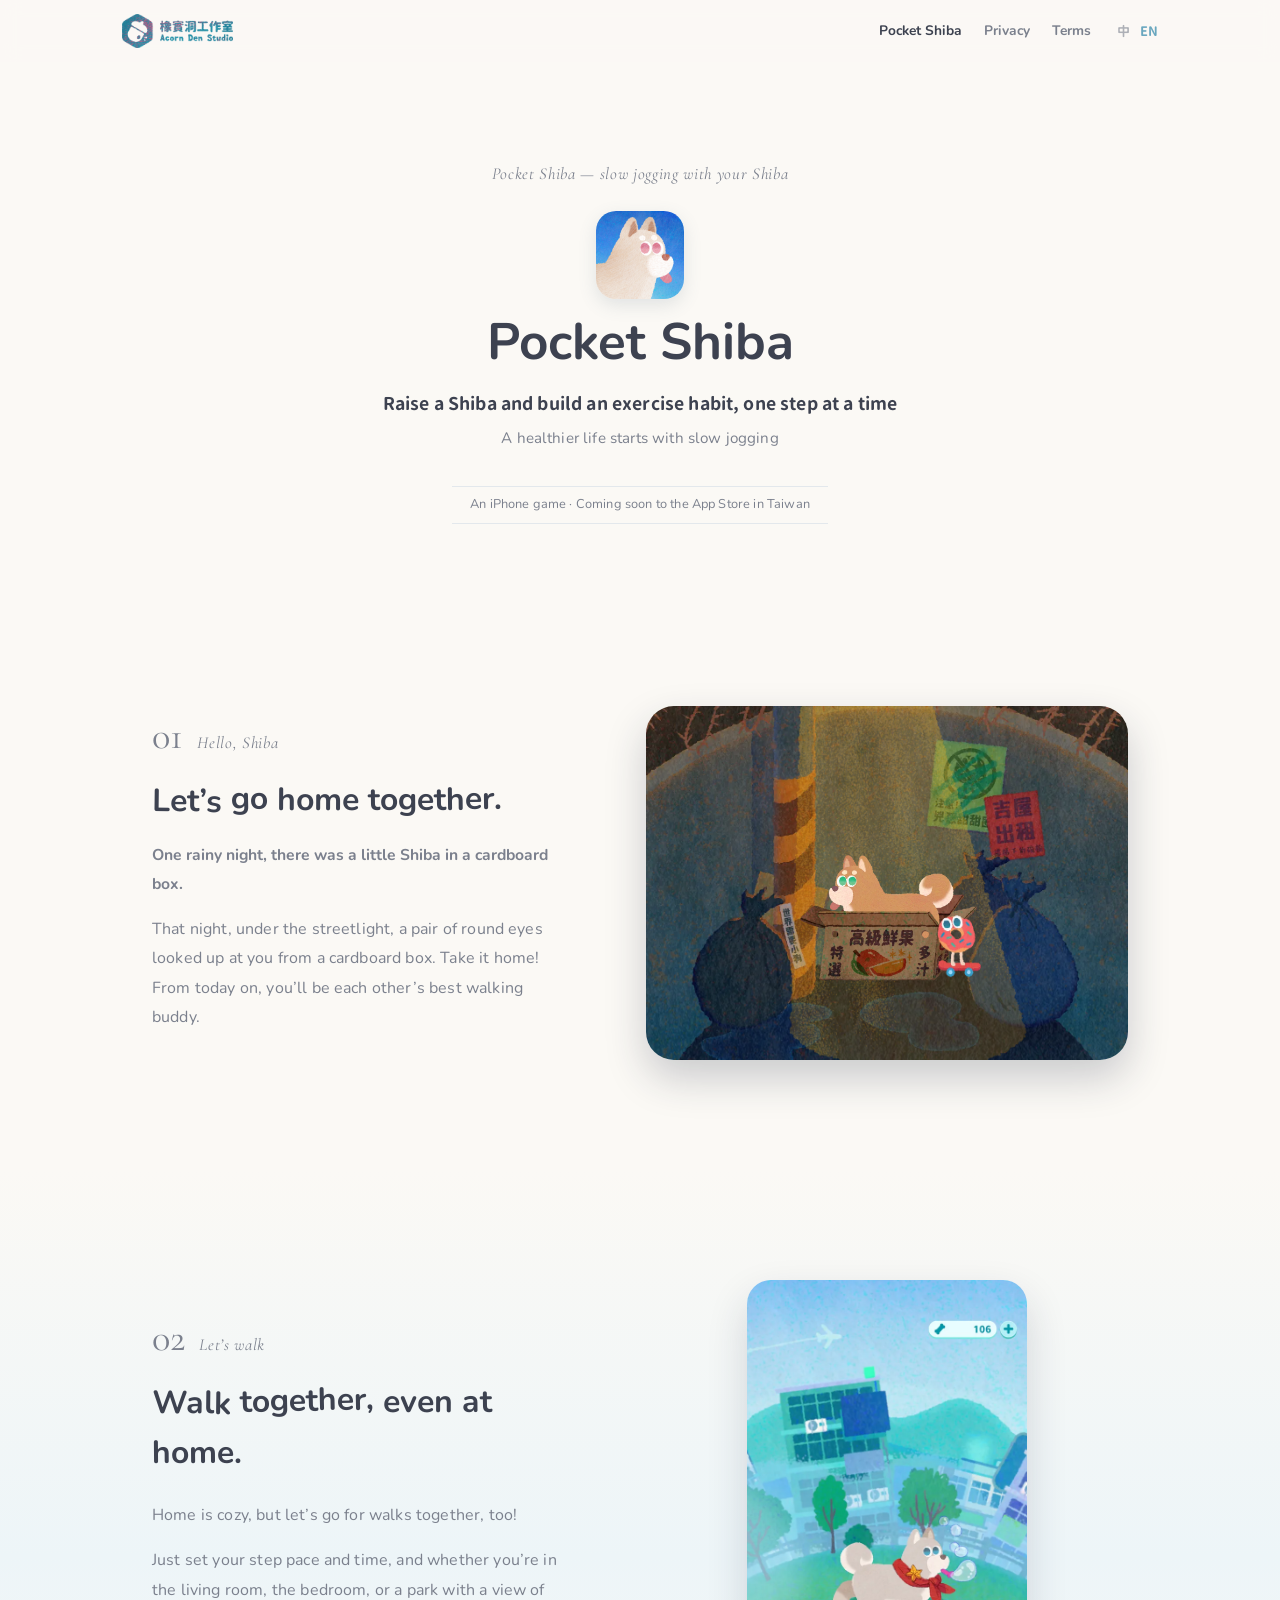
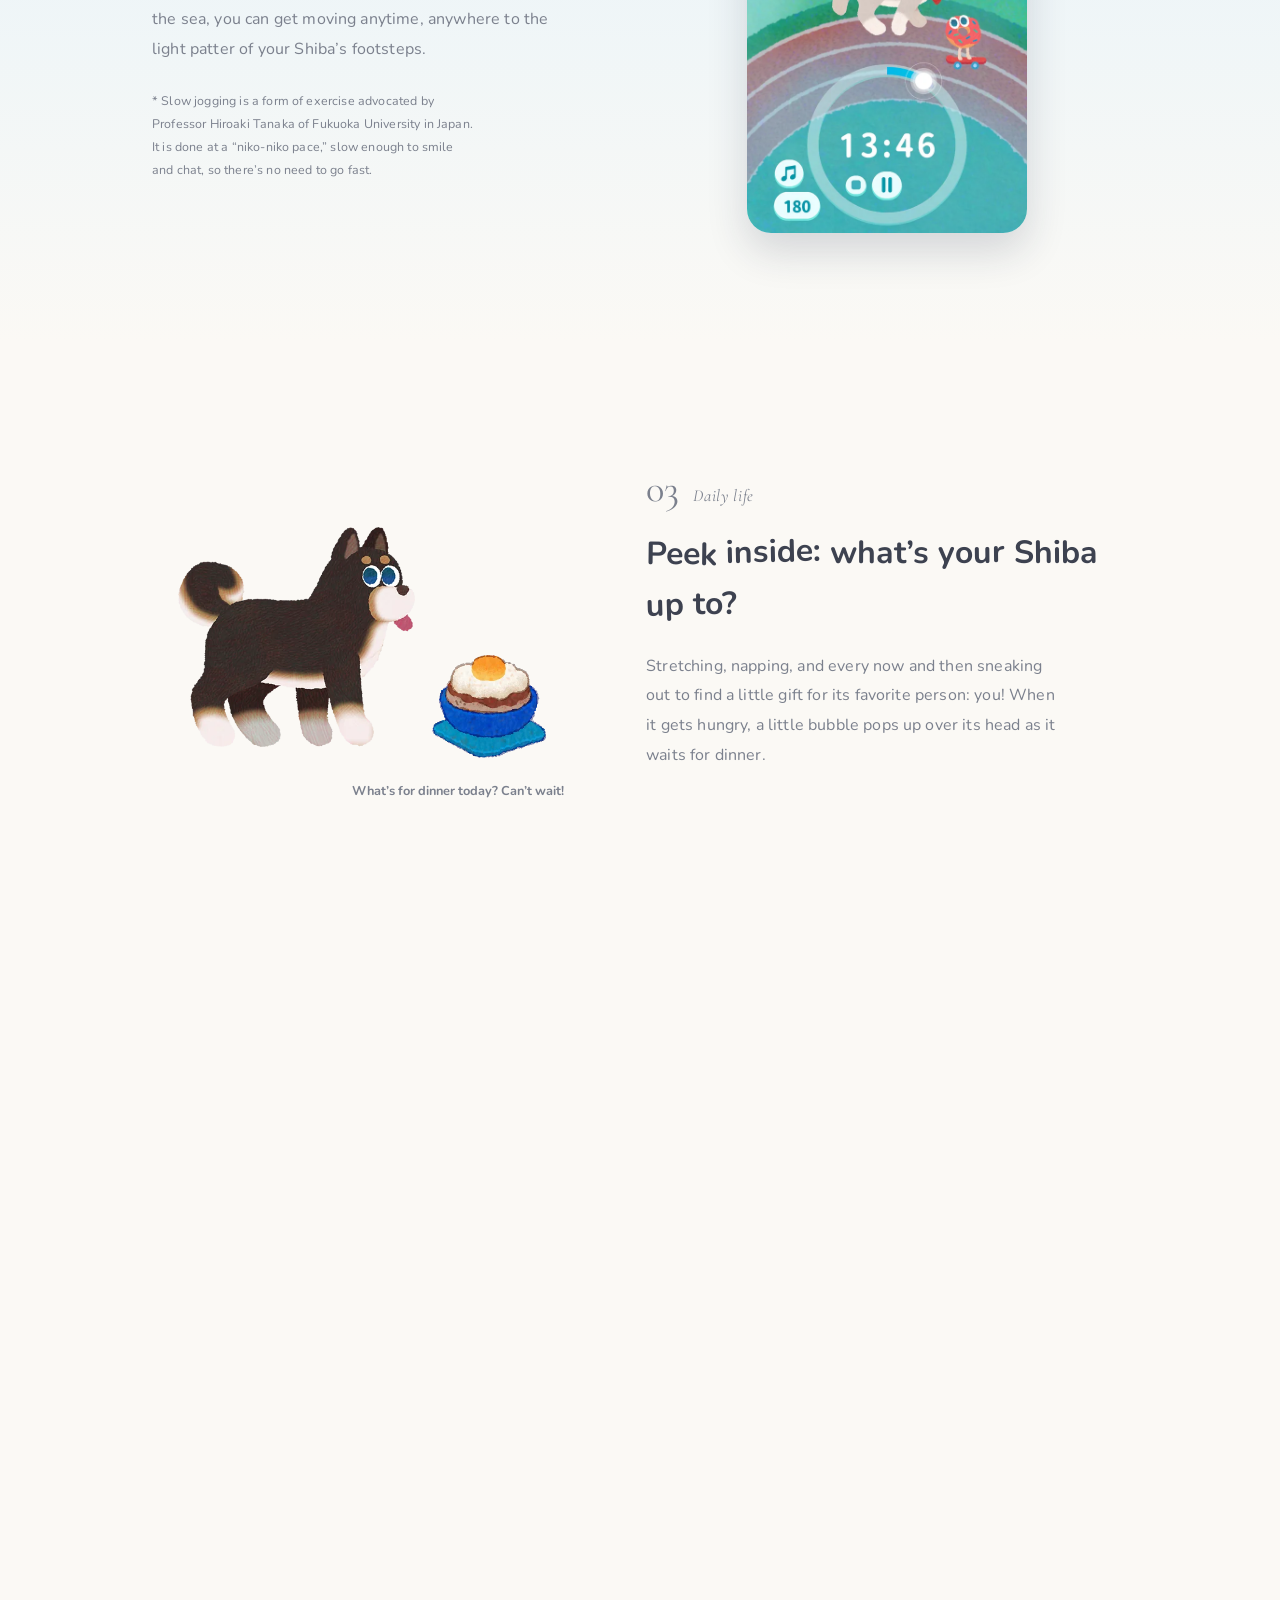
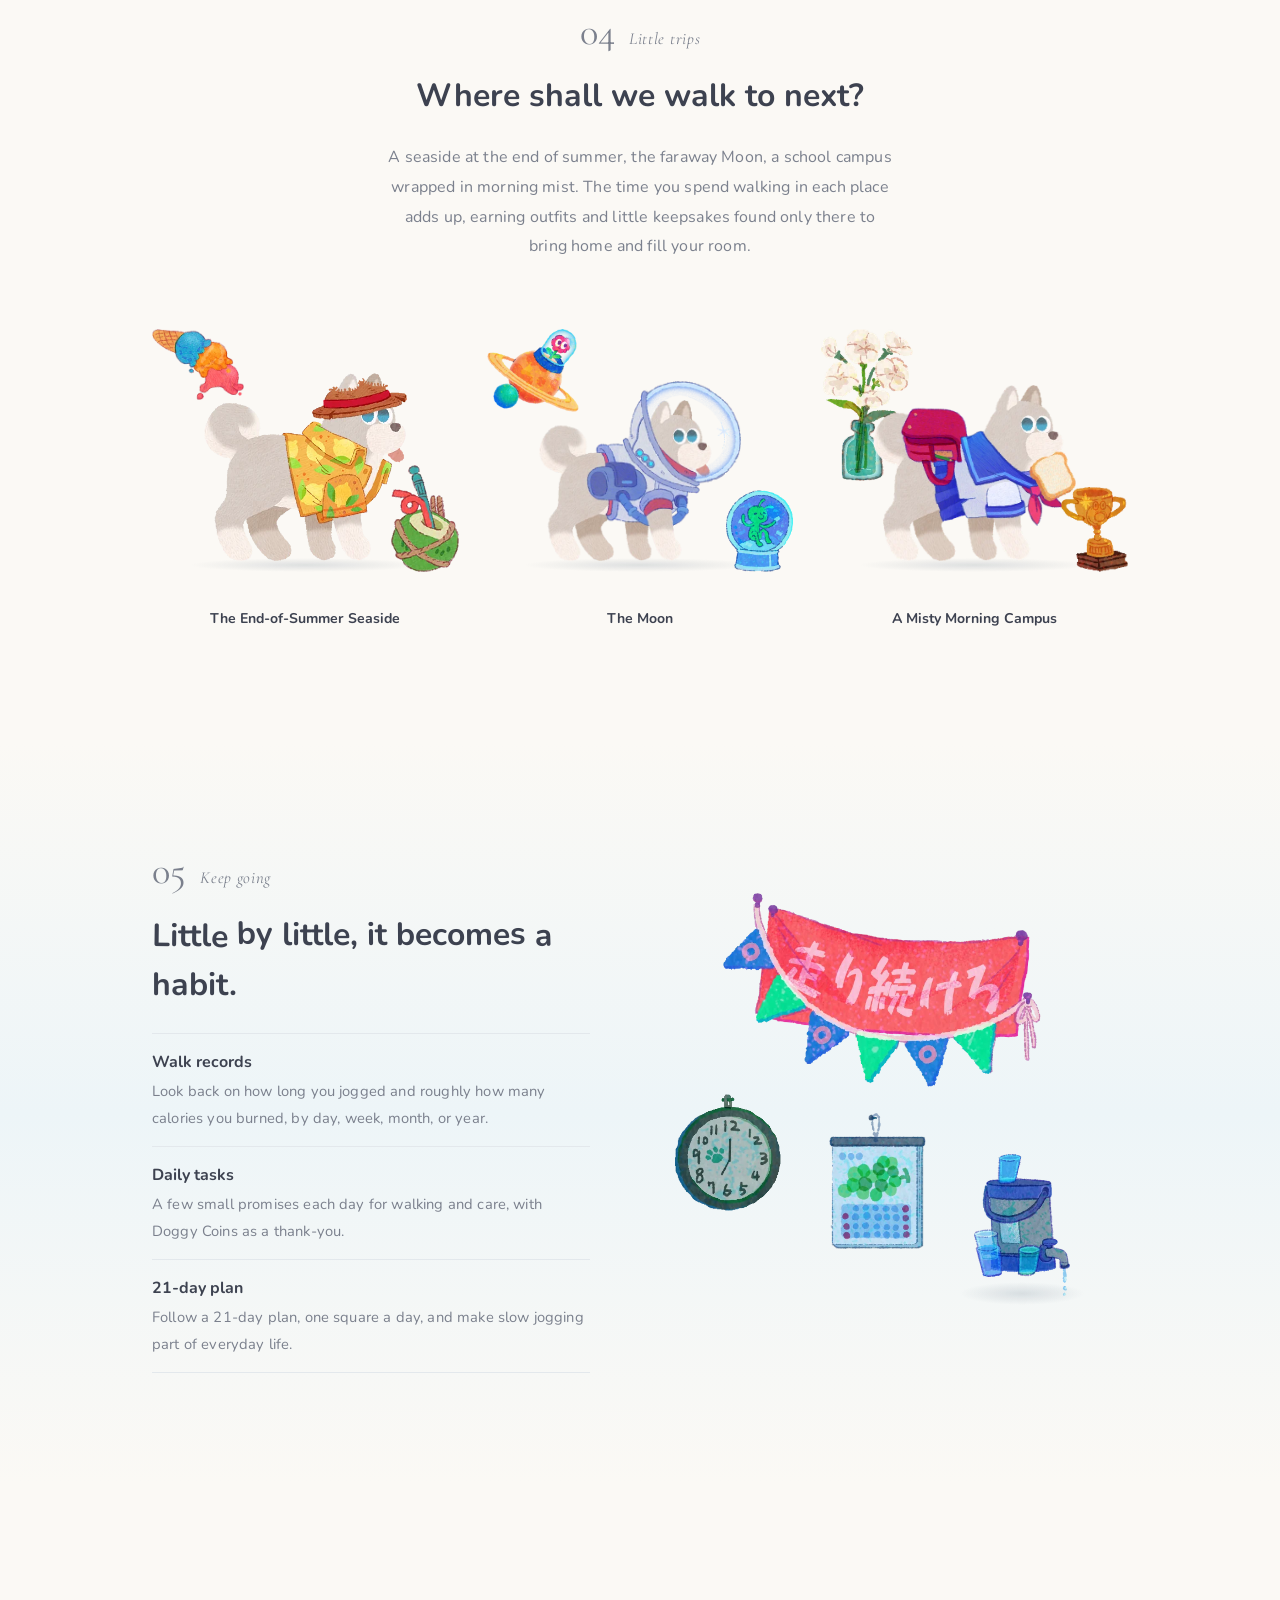
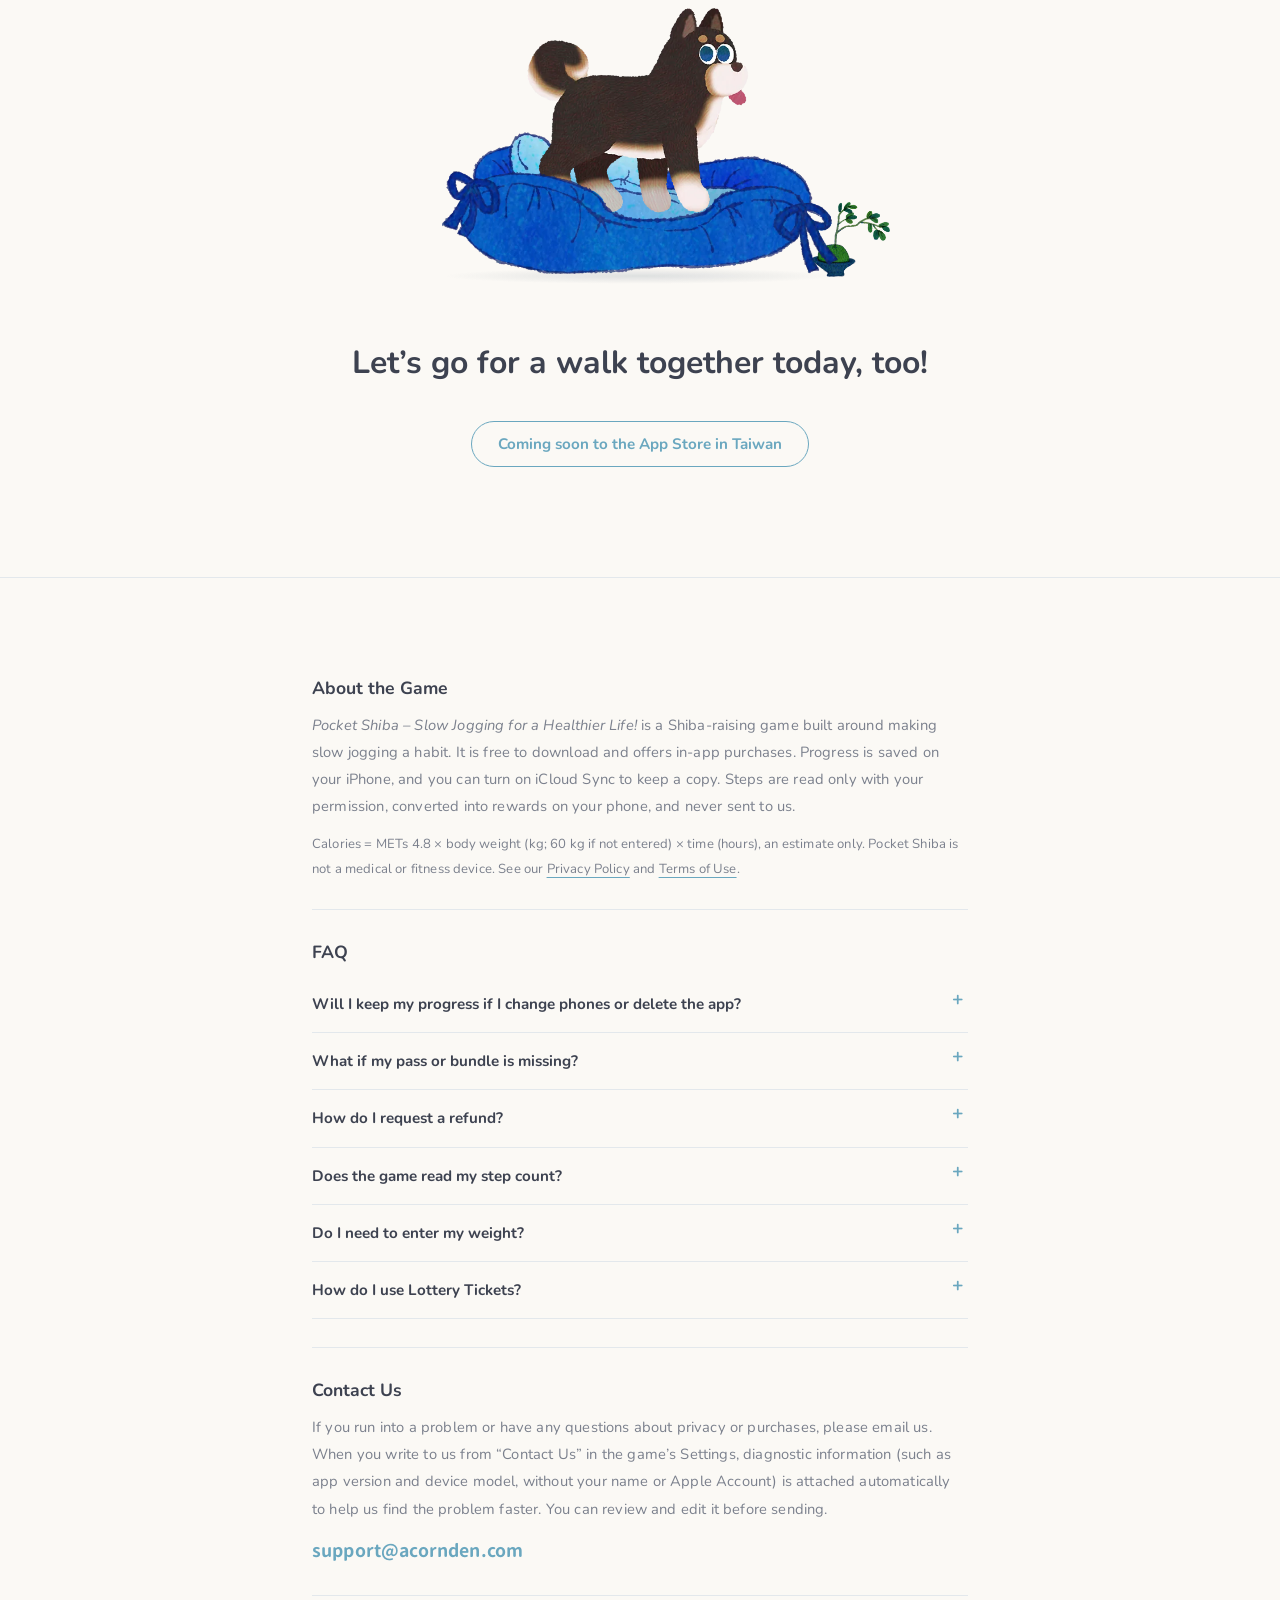
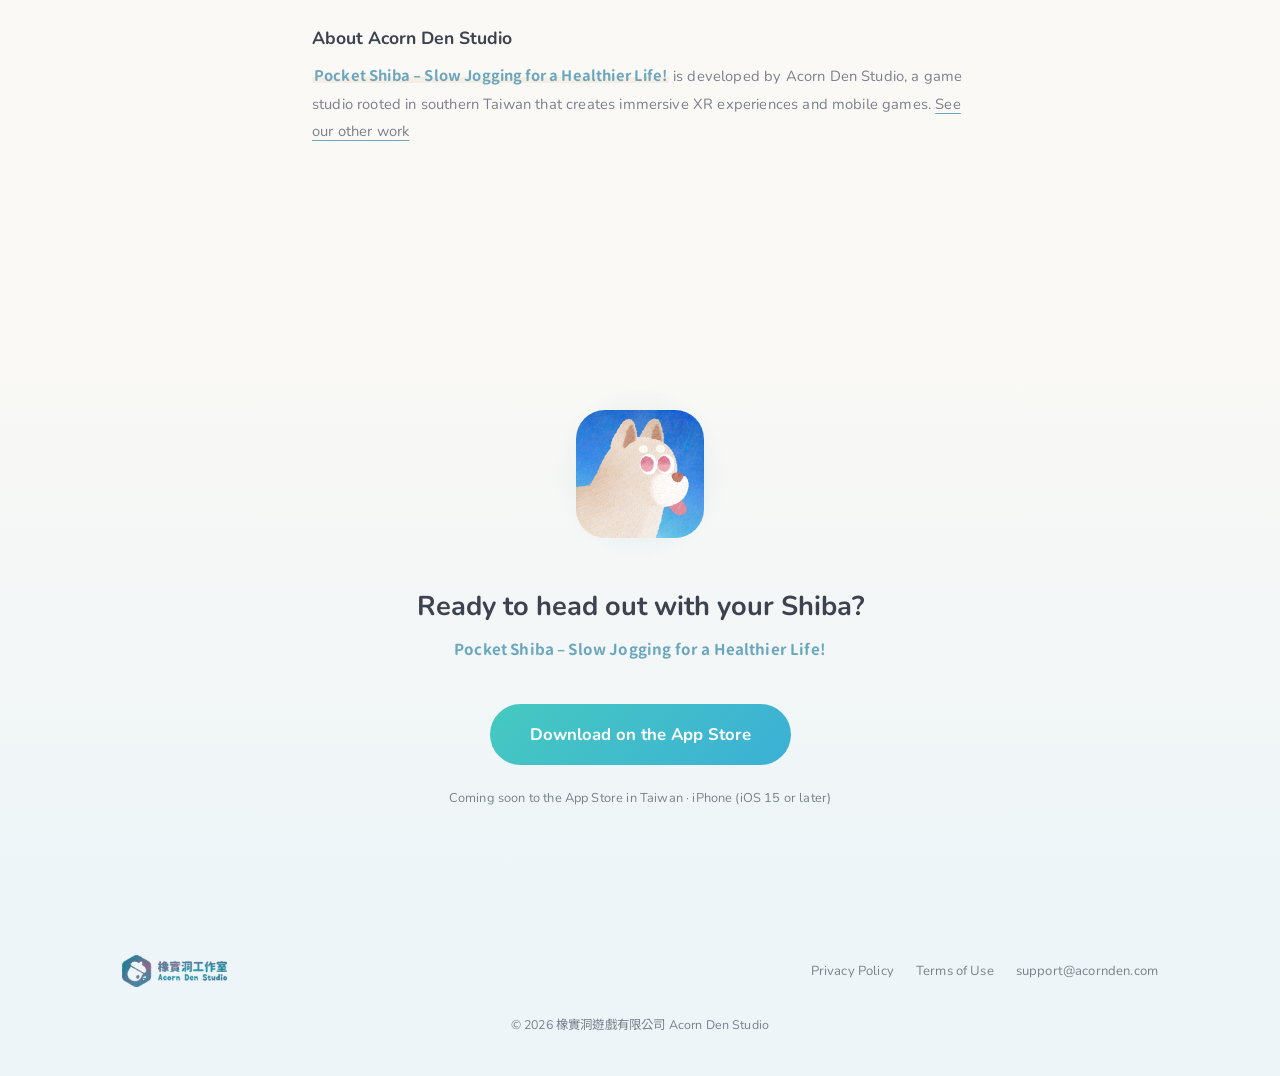
==== commit 4aad97b0: "口袋柴犬：新增遠端設定（公告、兌換碼、花色禮包），貨幣改名狗狗幣，使用條款加上腳印寶石與地圖紀念商品抽獎 Co-Authored-By: Claude Opus 5.5 <noreply@anthro" ====
--- a/pocketshiba/index.html
+++ b/pocketshiba/index.html
@@ -181,7 +181,7 @@
       <h2 data-speed="0.75"><span class="zh"><span class="line">一點一點<small class="p">，</small></span><span class="line l2">變成習慣<small class="p">。</small></span></span><span class="en">Little by little, it becomes a habit.</span></h2>
       <dl class="habits">
         <div><dt><span class="zh">散步紀錄</span><span class="en">Walk records</span></dt><dd><span class="zh">跑了多久、大約消耗多少卡路里，都能以日、週、月、年回頭看看。</span><span class="en">Look back on how long you jogged and roughly how many calories you burned, by day, week, month, or year.</span></dd></div>
-        <div><dt><span class="zh">每日任務</span><span class="en">Daily tasks</span></dt><dd><span class="zh">每天幾個散步和照顧的小約定，完成就能收到骨頭幣當作謝禮。</span><span class="en">A few small promises each day for walking and care, with Bone Coins as a thank-you.</span></dd></div>
+        <div><dt><span class="zh">每日任務</span><span class="en">Daily tasks</span></dt><dd><span class="zh">每天幾個散步和照顧的小約定，完成就能收到狗狗幣當作謝禮。</span><span class="en">A few small promises each day for walking and care, with Doggy Coins as a thank-you.</span></dd></div>
         <div><dt><span class="zh">21 天課程</span><span class="en">21-day plan</span></dt><dd><span class="zh">跟著 21 天的課表，一天一格，把超慢跑變成日常。</span><span class="en">Follow a 21-day plan, one square a day, and make slow jogging part of everyday life.</span></dd></div>
       </dl>
     </div>
@@ -233,8 +233,8 @@
       <details>
         <summary><span class="zh">購買的通行證或禮包不見了，該怎麼辦？</span><span class="en">What if my pass or bundle is missing?</span></summary>
         <div class="ans">
-        <p class="zh">請在「設定」中點選「還原購買」，即可找回地圖通行證與禮包中的限定道具。骨頭幣與消耗品使用後即消失，Apple 不提供還原，須透過 iCloud 同步保存。若仍無法找回，請來信與我們聯繫。</p>
-  <p class="en">Tap “Restore Purchases” in Settings to recover map passes and exclusive items from bundles. Bone Coins and consumables are used up once spent and cannot be restored by Apple; they can only be kept through iCloud Sync. If something is still missing, please contact us.</p>
+        <p class="zh">請在「設定」中點選「還原購買」，即可找回地圖通行證與禮包中的限定道具。狗狗幣與消耗品使用後即消失，Apple 不提供還原，須透過 iCloud 同步保存。若仍無法找回，請來信與我們聯繫。</p>
+  <p class="en">Tap “Restore Purchases” in Settings to recover map passes and exclusive items from bundles. Doggy Coins and consumables are used up once spent and cannot be restored by Apple; they can only be kept through iCloud Sync. If something is still missing, please contact us.</p>
         </div>
       </details>
       <details>
